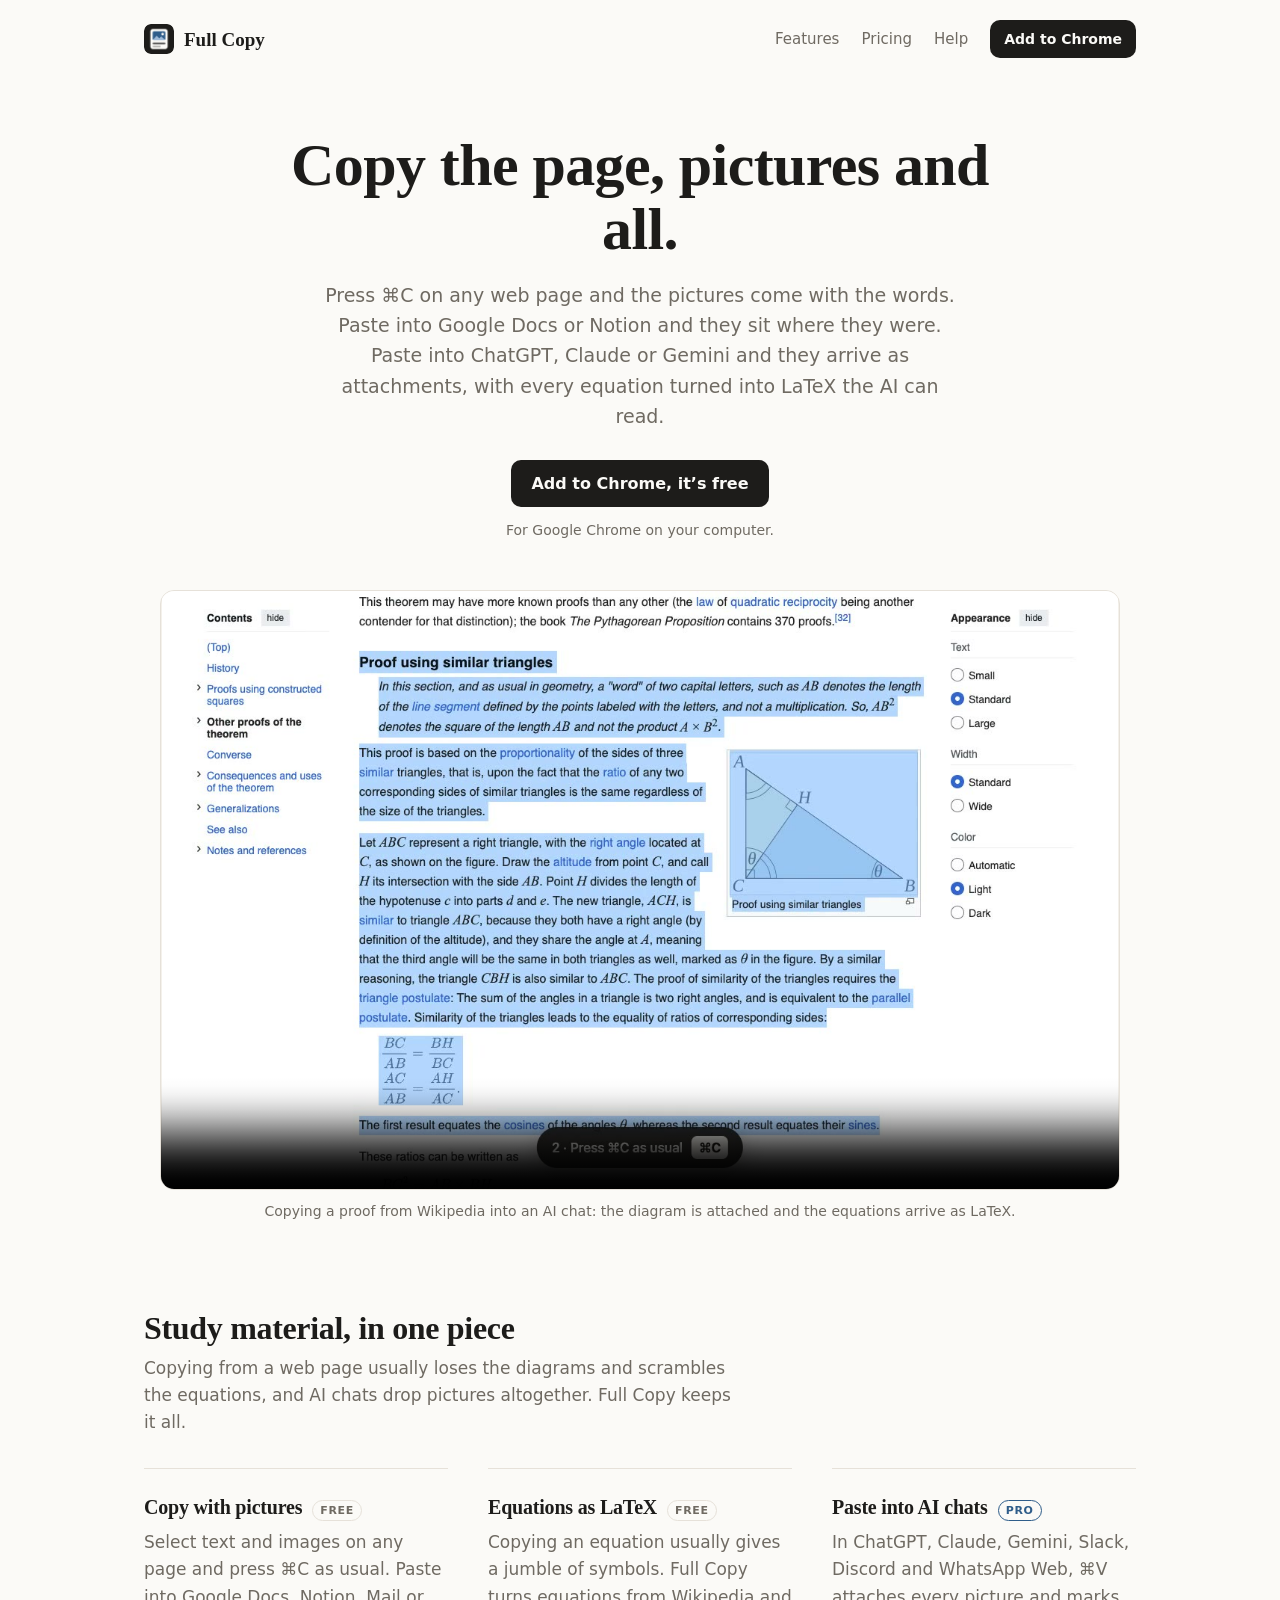
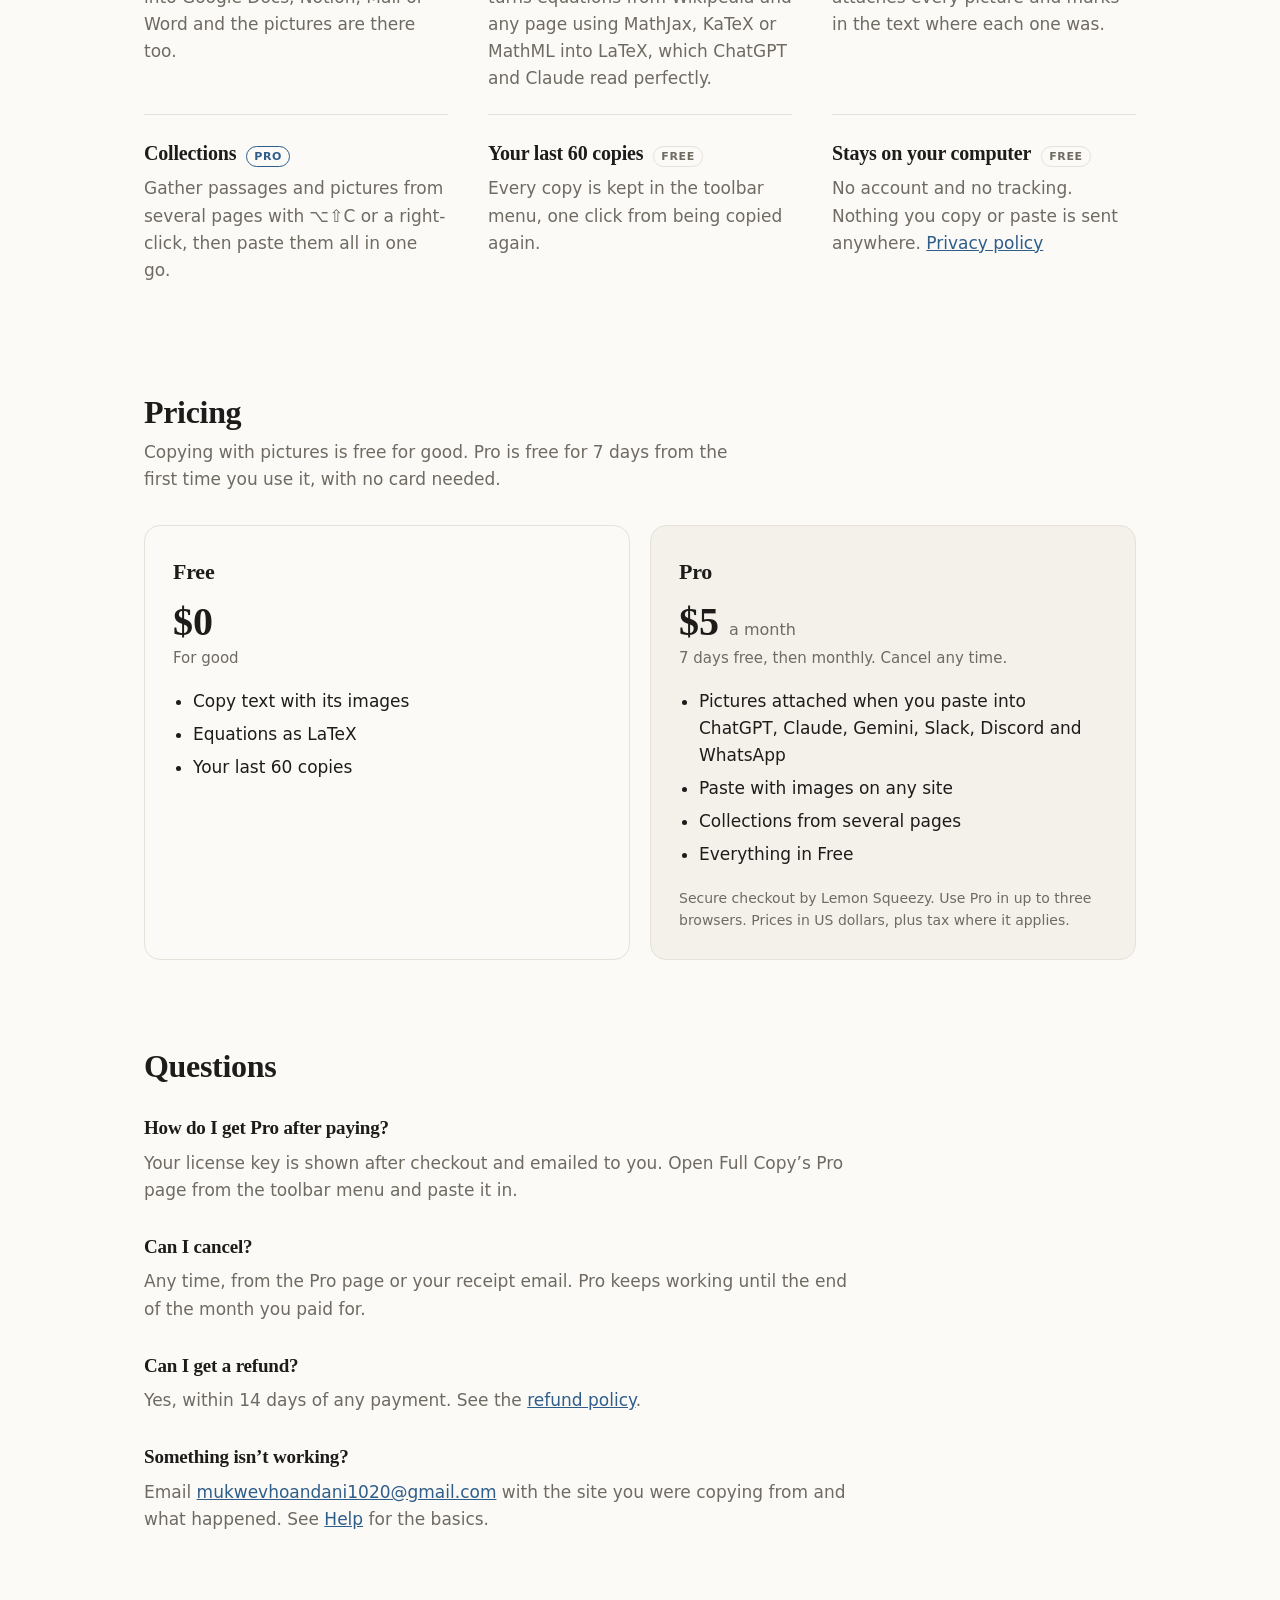
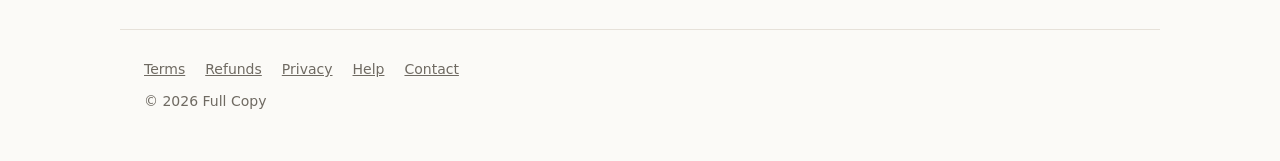
==== index.html @ 41918b63 "Equations as LaTeX back, stated plainly Co-Authored-By: Claude Opus 5.5 <noreply@anthropic.com>" ====
<!doctype html>
<html lang="en">
<head>
  <meta charset="utf-8">
  <meta name="viewport" content="width=device-width, initial-scale=1">
  <title>Full Copy: copy web pages with their pictures</title>
  <meta name="description" content="A Chrome extension for students. Copy text with its diagrams, photos and equations, and paste it into Google Docs, Notion, ChatGPT and Claude with every picture attached.">
  <link rel="icon" href="favicon.png">
  <link rel="stylesheet" href="site.css">
</head>
<body>
  <header class="wrap bar">
    <a class="brand" href="./"><img src="icon.png" alt="" width="30" height="30">Full Copy</a>
    <nav class="nav" aria-label="Main">
      <a href="#features">Features</a>
      <a href="#pricing">Pricing</a>
      <a href="https://andanic.github.io/full-copy-privacy/support.html">Help</a>
      <a class="button" href="https://chromewebstore.google.com/detail/jnndmofabhahemmmoddoddihhackbjdg">Add to Chrome</a>
    </nav>
  </header>

  <main>
    <div class="wrap hero">
      <h1>Copy the page, pictures and all.</h1>
      <p class="lede">Press ⌘C on any web page and the pictures come with the words. Paste into Google Docs or Notion
        and they sit where they were. Paste into ChatGPT, Claude or Gemini and they arrive as attachments,
        with every equation turned into LaTeX the AI can read.</p>
      <a class="button" href="https://chromewebstore.google.com/detail/jnndmofabhahemmmoddoddihhackbjdg">Add to Chrome, it’s free</a>
      <p class="note">For Google Chrome on your computer.</p>

      <figure class="demo">
        <video src="demo.mp4" poster="demo-poster.jpg" width="1280" height="800" autoplay muted loop playsinline controls preload="metadata"></video>
        <figcaption>Copying a proof from Wikipedia into an AI chat: the diagram is attached and the equations arrive as LaTeX.</figcaption>
      </figure>
    </div>

    <section class="wrap" id="features">
      <h2 class="section-title">Study material, in one piece</h2>
      <p class="section-lede">Copying from a web page usually loses the diagrams and scrambles the equations, and AI chats drop pictures altogether. Full Copy keeps it all.</p>
      <ul class="features">
        <li>
          <h3>Copy with pictures <span class="tag">Free</span></h3>
          <p>Select text and images on any page and press ⌘C as usual. Paste into Google Docs, Notion, Mail or Word and the pictures are there too.</p>
        </li>
        <li>
          <h3>Equations as LaTeX <span class="tag">Free</span></h3>
          <p>Copying an equation usually gives a jumble of symbols. Full Copy turns equations from Wikipedia and any page using MathJax, KaTeX or MathML into LaTeX, which ChatGPT and Claude read perfectly.</p>
        </li>
        <li>
          <h3>Paste into AI chats <span class="tag pro">Pro</span></h3>
          <p>In ChatGPT, Claude, Gemini, Slack, Discord and WhatsApp Web, ⌘V attaches every picture and marks in the text where each one was.</p>
        </li>
        <li>
          <h3>Collections <span class="tag pro">Pro</span></h3>
          <p>Gather passages and pictures from several pages with ⌥⇧C or a right-click, then paste them all in one go.</p>
        </li>
        <li>
          <h3>Your last 60 copies <span class="tag">Free</span></h3>
          <p>Every copy is kept in the toolbar menu, one click from being copied again.</p>
        </li>
        <li>
          <h3>Stays on your computer <span class="tag">Free</span></h3>
          <p>No account and no tracking. Nothing you copy or paste is sent anywhere. <a href="https://andanic.github.io/full-copy-privacy/">Privacy policy</a></p>
        </li>
      </ul>
    </section>

    <section class="wrap" id="pricing">
      <h2 class="section-title">Pricing</h2>
      <p class="section-lede">Copying with pictures is free for good. Pro is free for 7 days from the first time you use it, with no card needed.</p>
      <div class="plans">
        <article class="plan">
          <h3>Free</h3>
          <p class="price">$0</p>
          <p class="price-note">For good</p>
          <ul>
            <li>Copy text with its images</li>
            <li>Equations as LaTeX</li>
            <li>Your last 60 copies</li>
          </ul>
        </article>
        <article class="plan pro">
          <h3>Pro</h3>
          <p class="price">$5 <small>a month</small></p>
          <p class="price-note">7 days free, then monthly. Cancel any time.</p>
          <ul>
            <li>Pictures attached when you paste into ChatGPT, Claude, Gemini, Slack, Discord and WhatsApp</li>
            <li>Paste with images on any site</li>
            <li>Collections from several pages</li>
            <li>Everything in Free</li>
          </ul>
          <p class="fine">Secure checkout by Lemon Squeezy. Use Pro in up to three browsers.
            Prices in US dollars, plus tax where it applies.</p>
        </article>
      </div>
    </section>

    <section class="wrap faq" id="questions">
      <h2 class="section-title">Questions</h2>
      <h3>How do I get Pro after paying?</h3>
      <p>Your license key is shown after checkout and emailed to you. Open Full Copy’s Pro page from the toolbar menu and paste it in.</p>
      <h3>Can I cancel?</h3>
      <p>Any time, from the Pro page or your receipt email. Pro keeps working until the end of the month you paid for.</p>
      <h3>Can I get a refund?</h3>
      <p>Yes, within 14 days of any payment. See the <a href="refunds.html">refund policy</a>.</p>
      <h3>Something isn’t working?</h3>
      <p>Email <a href="mailto:mukwevhoandani1020@gmail.com">mukwevhoandani1020@gmail.com</a> with the site you were copying from and what happened. See <a href="https://andanic.github.io/full-copy-privacy/support.html">Help</a> for the basics.</p>
    </section>
  </main>

  <footer class="wrap foot">
    <nav aria-label="Legal">
      <a href="terms.html">Terms</a>
      <a href="refunds.html">Refunds</a>
      <a href="https://andanic.github.io/full-copy-privacy/">Privacy</a>
      <a href="https://andanic.github.io/full-copy-privacy/support.html">Help</a>
      <a href="mailto:mukwevhoandani1020@gmail.com">Contact</a>
    </nav>
    <p>© 2026 Full Copy</p>
  </footer>
</body>
</html>
---- site.css ----
:root {
  color-scheme: light dark;
  --paper: #fbfaf7;
  --card: #f4f1eb;
  --ink: #1d1c1a;
  --muted: #6f6a62;
  --hairline: #e6e1d9;
  --accent: #2f5d8a;
  --on-accent: #fff;
  --serif: "New York", ui-serif, "Iowan Old Style", Georgia, serif;
}

@media (prefers-color-scheme: dark) {
  :root {
    --paper: #171615;
    --card: #201f1d;
    --ink: #efece6;
    --muted: #a39e95;
    --hairline: #2f2d2a;
    --accent: #8db4e2;
    --on-accent: #10181f;
  }
}

* {
  box-sizing: border-box;
}

body {
  margin: 0;
  background: var(--paper);
  color: var(--ink);
  font: 17px/1.6 -apple-system, BlinkMacSystemFont, "Segoe UI", system-ui, sans-serif;
  -webkit-font-smoothing: antialiased;
}

a {
  color: var(--accent);
}

h1,
h2,
h3 {
  font-family: var(--serif);
  font-weight: 600;
  letter-spacing: -0.01em;
}

.wrap {
  max-width: 1040px;
  margin-inline: auto;
  padding-inline: 24px;
}

/* Header */

.bar {
  display: flex;
  align-items: center;
  justify-content: space-between;
  gap: 16px;
  padding-top: 20px;
  padding-bottom: 20px;
}

.brand {
  display: flex;
  align-items: center;
  gap: 10px;
  color: var(--ink);
  font: 600 19px/1 var(--serif);
  text-decoration: none;
}

.brand img {
  width: 30px;
  height: 30px;
  border-radius: 7px;
}

.nav {
  display: flex;
  align-items: center;
  gap: 22px;
  font-size: 15px;
}

.nav a {
  color: var(--muted);
  text-decoration: none;
}

.nav a:hover {
  color: var(--ink);
}

.button {
  display: inline-block;
  padding: 11px 20px;
  border-radius: 10px;
  background: var(--ink);
  color: var(--paper);
  font-weight: 600;
  font-size: 16px;
  text-decoration: none;
}

.button:hover {
  opacity: 0.88;
}

.nav .button {
  padding: 8px 14px;
  font-size: 14px;
  color: var(--paper);
}

/* Hero */

.hero {
  padding-top: 56px;
  text-align: center;
}

.hero h1 {
  max-width: 760px;
  margin: 0 auto 18px;
  font-size: clamp(38px, 6vw, 60px);
  line-height: 1.06;
}

.lede {
  max-width: 640px;
  margin: 0 auto 28px;
  color: var(--muted);
  font-size: 19px;
}

.note {
  margin: 12px 0 0;
  color: var(--muted);
  font-size: 14px;
}

.demo {
  margin: 48px auto 0;
  max-width: 960px;
}

.demo video {
  display: block;
  width: 100%;
  height: auto;
  aspect-ratio: 1280 / 800;
  border: 1px solid var(--hairline);
  border-radius: 14px;
  background: var(--card);
}

.demo figcaption {
  margin-top: 10px;
  color: var(--muted);
  font-size: 14px;
  text-align: center;
}

/* Sections */

section {
  padding-top: 88px;
}

.section-title {
  margin: 0 0 8px;
  font-size: 32px;
  line-height: 1.15;
}

.section-lede {
  margin: 0 0 32px;
  color: var(--muted);
  max-width: 600px;
}

.features {
  display: grid;
  grid-template-columns: repeat(auto-fit, minmax(280px, 1fr));
  gap: 0 40px;
  margin: 0;
  padding: 0;
  list-style: none;
}

.features li {
  padding: 22px 0;
  border-top: 1px solid var(--hairline);
}

.features h3 {
  display: flex;
  align-items: baseline;
  gap: 10px;
  margin: 0 0 6px;
  font-size: 20px;
}

.features p {
  margin: 0;
  color: var(--muted);
}

.tag {
  font: 600 11px/1 -apple-system, BlinkMacSystemFont, "Segoe UI", system-ui, sans-serif;
  letter-spacing: 0.06em;
  text-transform: uppercase;
  color: var(--muted);
  padding: 4px 7px;
  border: 1px solid var(--hairline);
  border-radius: 999px;
}

.tag.pro {
  color: var(--accent);
  border-color: currentColor;
}

/* Pricing */

.plans {
  display: grid;
  grid-template-columns: repeat(auto-fit, minmax(280px, 1fr));
  gap: 20px;
}

.plan {
  padding: 28px;
  border: 1px solid var(--hairline);
  border-radius: 16px;
}

.plan.pro {
  background: var(--card);
}

.plan h3 {
  margin: 0;
  font-size: 22px;
}

.price {
  margin: 10px 0 2px;
  font: 600 40px/1.1 var(--serif);
}

.price small {
  font: 400 16px/1 -apple-system, BlinkMacSystemFont, "Segoe UI", system-ui, sans-serif;
  color: var(--muted);
}

.price-note {
  margin: 0 0 18px;
  color: var(--muted);
  font-size: 15px;
}

.plan ul {
  margin: 0;
  padding-left: 20px;
}

.plan li + li {
  margin-top: 6px;
}

.fine {
  margin: 18px 0 0;
  color: var(--muted);
  font-size: 14px;
}

/* Questions */

.faq > * {
  max-width: 720px;
}

.faq h3 {
  margin: 28px 0 6px;
  font-size: 19px;
}

.faq p {
  margin: 0;
  color: var(--muted);
}

/* Footer */

.foot {
  margin-top: 96px;
  padding-top: 28px;
  padding-bottom: 48px;
  border-top: 1px solid var(--hairline);
  color: var(--muted);
  font-size: 14px;
}

.foot nav {
  display: flex;
  flex-wrap: wrap;
  gap: 8px 20px;
  margin-bottom: 10px;
}

.foot a {
  color: var(--muted);
}

.foot p {
  margin: 0;
}

/* Legal pages */

.doc {
  max-width: 720px;
  padding-top: 40px;
}

.doc h1 {
  margin: 0 0 8px;
  font-size: 38px;
  line-height: 1.15;
}

.doc h2 {
  margin: 36px 0 8px;
  font-size: 21px;
}

.doc .updated {
  margin: 0 0 28px;
  color: var(--muted);
  font-size: 15px;
}

.doc .short {
  padding: 16px 20px;
  border: 1px solid var(--hairline);
  border-radius: 12px;
  background: var(--card);
}

.doc ul {
  padding-left: 20px;
}

.doc li + li {
  margin-top: 6px;
}

@media (max-width: 640px) {
  .nav a:not(.button) {
    display: none;
  }

  .hero {
    padding-top: 28px;
  }

  section {
    padding-top: 64px;
  }
}
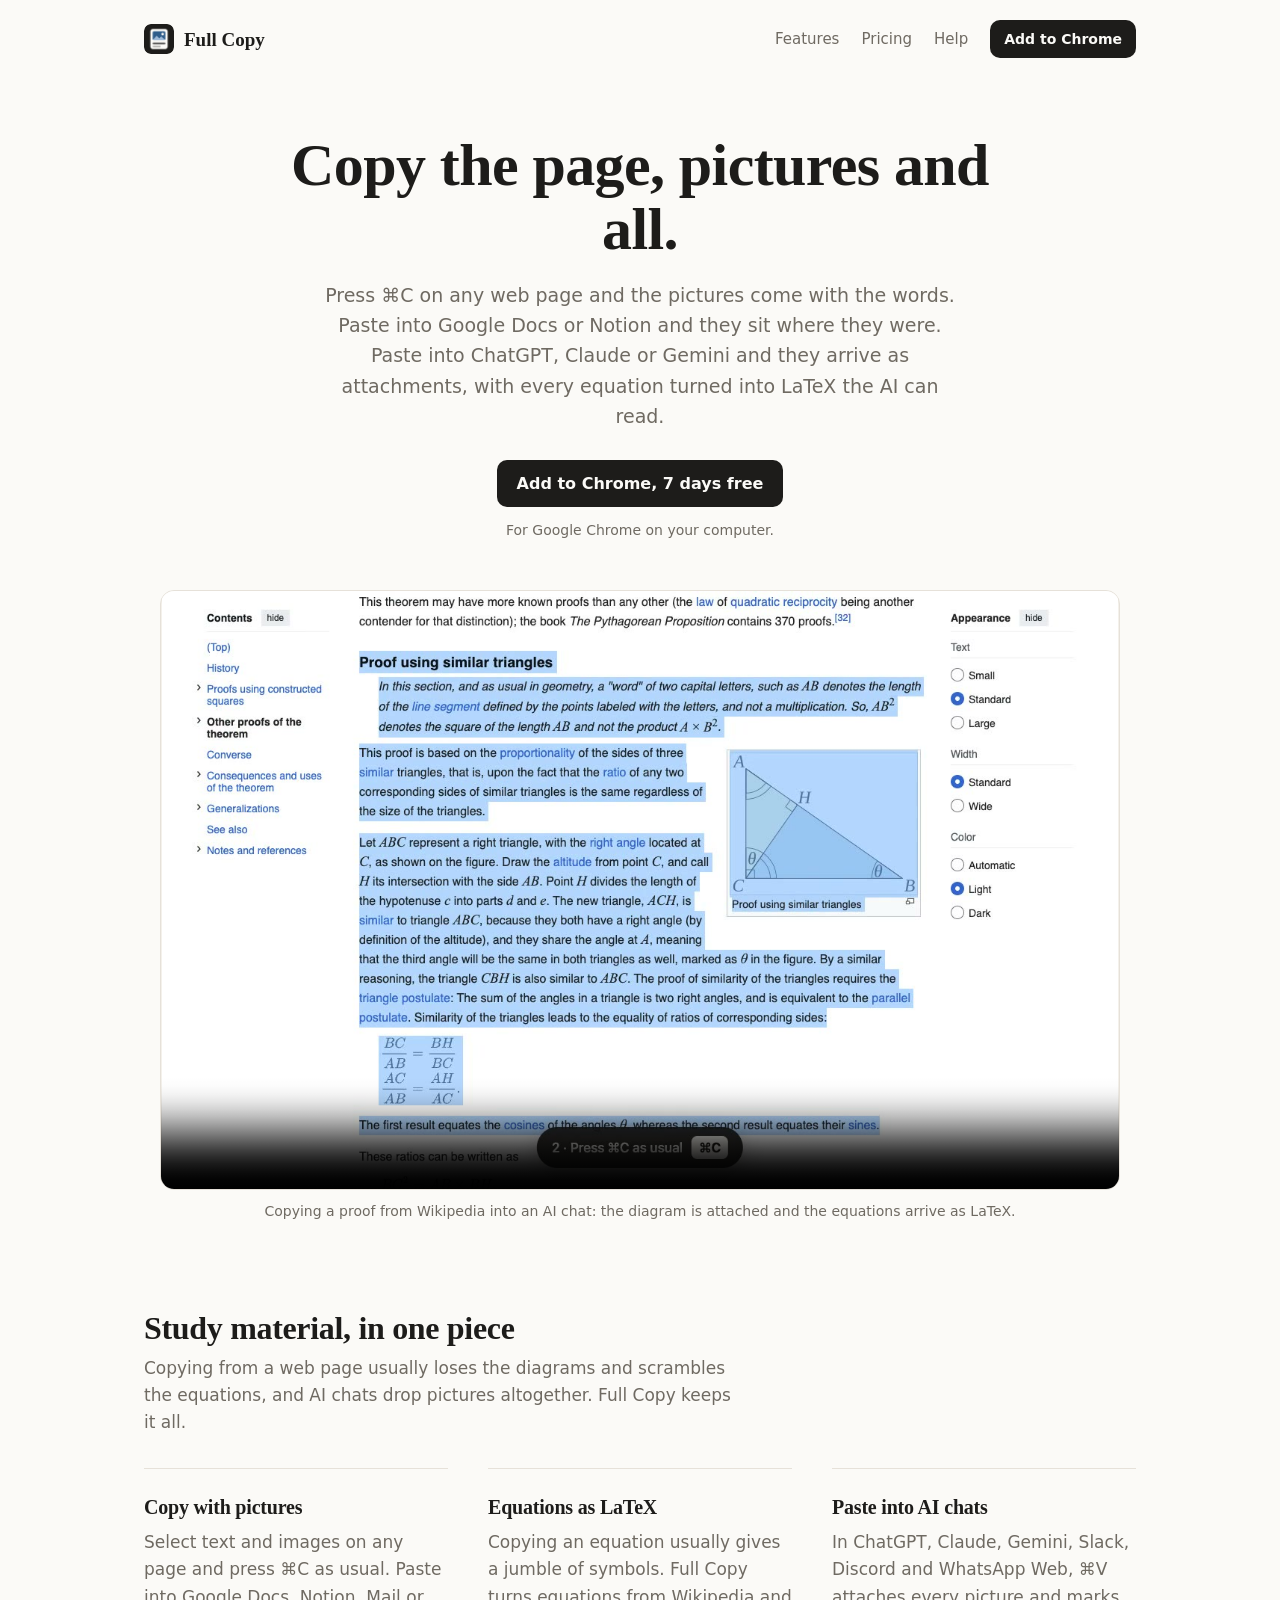
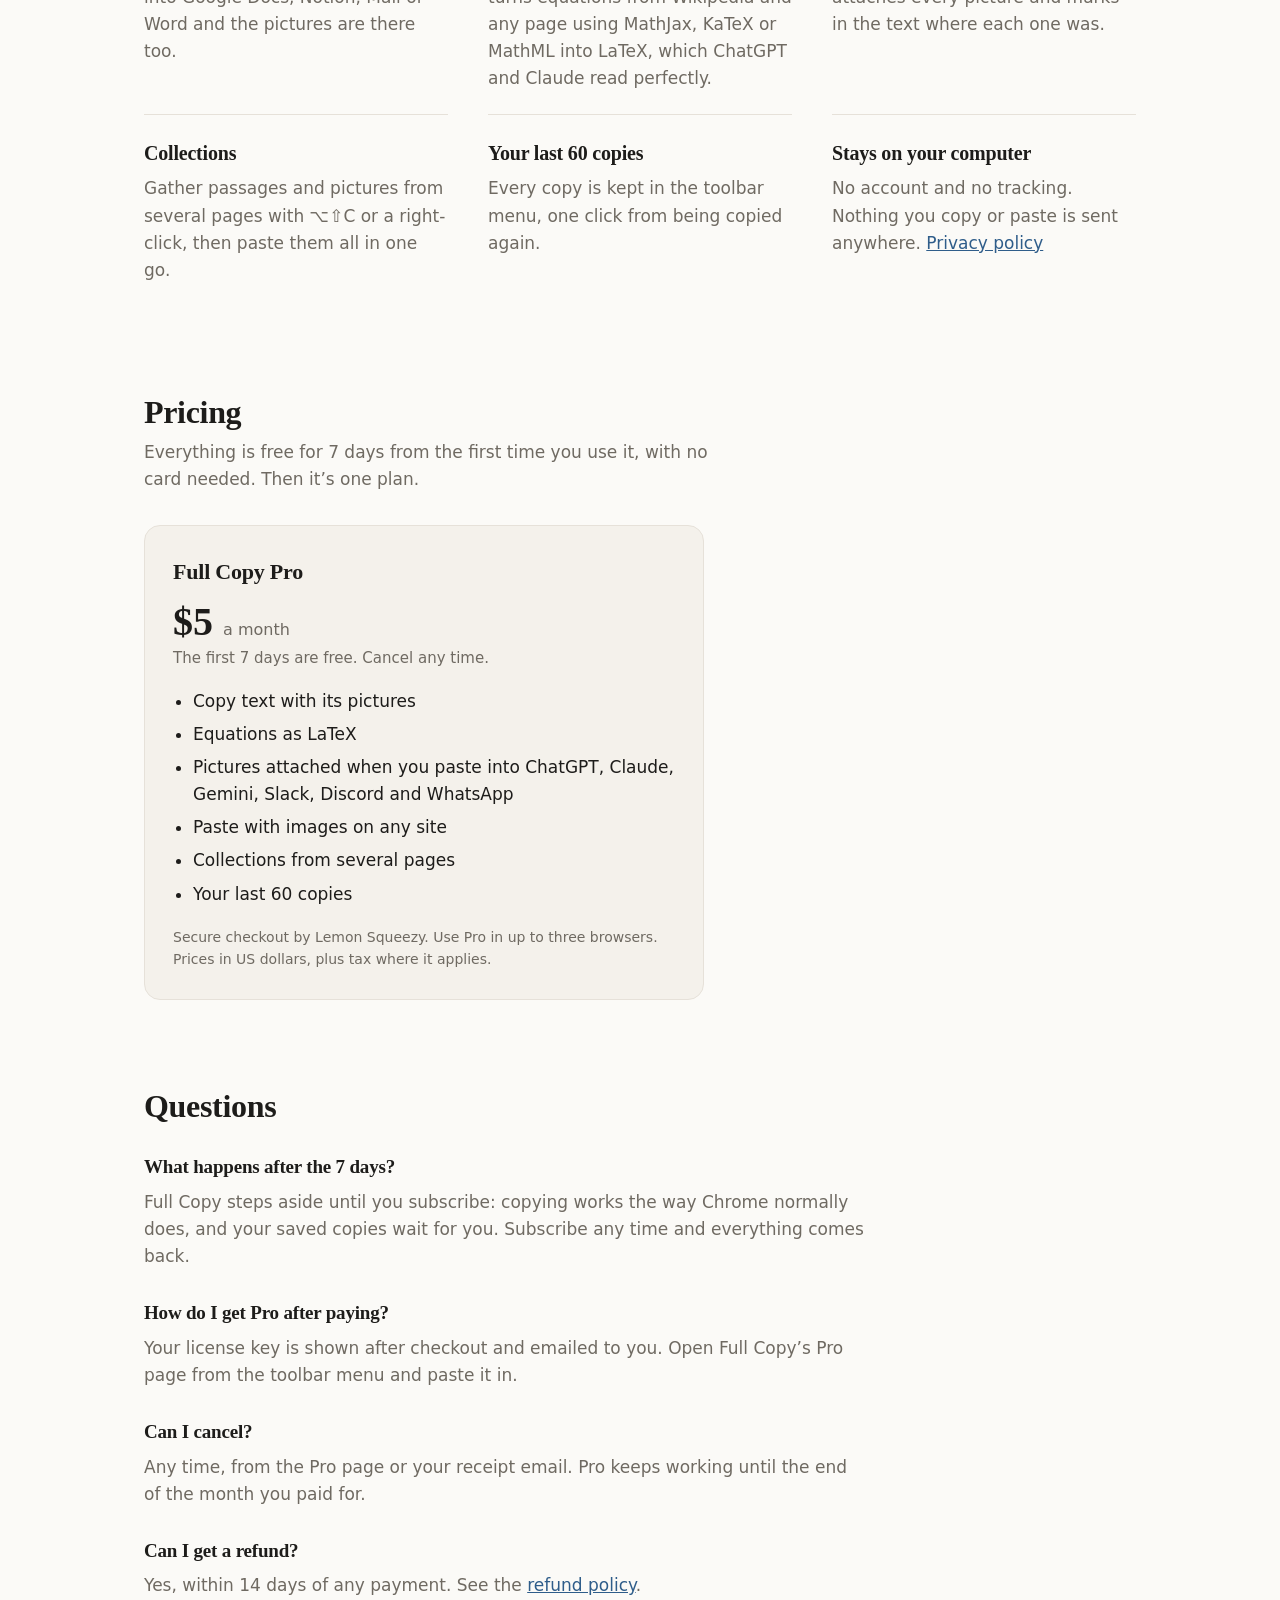
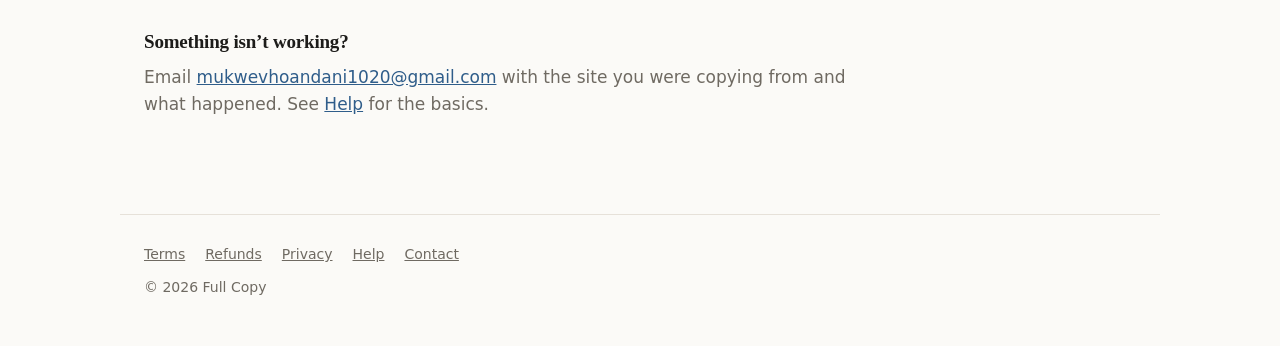
==== commit 2189f249: "Free for 7 days, then one plan Co-Authored-By: Claude Opus 5.5 <noreply@anthropic.com>" ====
--- a/index.html
+++ b/index.html
@@ -25,7 +25,7 @@
       <p class="lede">Press ⌘C on any web page and the pictures come with the words. Paste into Google Docs or Notion
         and they sit where they were. Paste into ChatGPT, Claude or Gemini and they arrive as attachments,
         with every equation turned into LaTeX the AI can read.</p>
-      <a class="button" href="https://chromewebstore.google.com/detail/jnndmofabhahemmmoddoddihhackbjdg">Add to Chrome, it’s free</a>
+      <a class="button" href="https://chromewebstore.google.com/detail/jnndmofabhahemmmoddoddihhackbjdg">Add to Chrome, 7 days free</a>
       <p class="note">For Google Chrome on your computer.</p>
 
       <figure class="demo">
@@ -39,27 +39,27 @@
       <p class="section-lede">Copying from a web page usually loses the diagrams and scrambles the equations, and AI chats drop pictures altogether. Full Copy keeps it all.</p>
       <ul class="features">
         <li>
-          <h3>Copy with pictures <span class="tag">Free</span></h3>
+          <h3>Copy with pictures</h3>
           <p>Select text and images on any page and press ⌘C as usual. Paste into Google Docs, Notion, Mail or Word and the pictures are there too.</p>
         </li>
         <li>
-          <h3>Equations as LaTeX <span class="tag">Free</span></h3>
+          <h3>Equations as LaTeX</h3>
           <p>Copying an equation usually gives a jumble of symbols. Full Copy turns equations from Wikipedia and any page using MathJax, KaTeX or MathML into LaTeX, which ChatGPT and Claude read perfectly.</p>
         </li>
         <li>
-          <h3>Paste into AI chats <span class="tag pro">Pro</span></h3>
+          <h3>Paste into AI chats</h3>
           <p>In ChatGPT, Claude, Gemini, Slack, Discord and WhatsApp Web, ⌘V attaches every picture and marks in the text where each one was.</p>
         </li>
         <li>
-          <h3>Collections <span class="tag pro">Pro</span></h3>
+          <h3>Collections</h3>
           <p>Gather passages and pictures from several pages with ⌥⇧C or a right-click, then paste them all in one go.</p>
         </li>
         <li>
-          <h3>Your last 60 copies <span class="tag">Free</span></h3>
+          <h3>Your last 60 copies</h3>
           <p>Every copy is kept in the toolbar menu, one click from being copied again.</p>
         </li>
         <li>
-          <h3>Stays on your computer <span class="tag">Free</span></h3>
+          <h3>Stays on your computer</h3>
           <p>No account and no tracking. Nothing you copy or paste is sent anywhere. <a href="https://andanic.github.io/full-copy-privacy/">Privacy policy</a></p>
         </li>
       </ul>
@@ -67,27 +67,19 @@
 
     <section class="wrap" id="pricing">
       <h2 class="section-title">Pricing</h2>
-      <p class="section-lede">Copying with pictures is free for good. Pro is free for 7 days from the first time you use it, with no card needed.</p>
-      <div class="plans">
-        <article class="plan">
-          <h3>Free</h3>
-          <p class="price">$0</p>
-          <p class="price-note">For good</p>
+      <p class="section-lede">Everything is free for 7 days from the first time you use it, with no card needed. Then it’s one plan.</p>
+      <div class="plans single">
+        <article class="plan pro">
+          <h3>Full Copy Pro</h3>
+          <p class="price">$5 <small>a month</small></p>
+          <p class="price-note">The first 7 days are free. Cancel any time.</p>
           <ul>
-            <li>Copy text with its images</li>
+            <li>Copy text with its pictures</li>
             <li>Equations as LaTeX</li>
-            <li>Your last 60 copies</li>
-          </ul>
-        </article>
-        <article class="plan pro">
-          <h3>Pro</h3>
-          <p class="price">$5 <small>a month</small></p>
-          <p class="price-note">7 days free, then monthly. Cancel any time.</p>
-          <ul>
             <li>Pictures attached when you paste into ChatGPT, Claude, Gemini, Slack, Discord and WhatsApp</li>
             <li>Paste with images on any site</li>
             <li>Collections from several pages</li>
-            <li>Everything in Free</li>
+            <li>Your last 60 copies</li>
           </ul>
           <p class="fine">Secure checkout by Lemon Squeezy. Use Pro in up to three browsers.
             Prices in US dollars, plus tax where it applies.</p>
@@ -97,6 +89,8 @@
 
     <section class="wrap faq" id="questions">
       <h2 class="section-title">Questions</h2>
+      <h3>What happens after the 7 days?</h3>
+      <p>Full Copy steps aside until you subscribe: copying works the way Chrome normally does, and your saved copies wait for you. Subscribe any time and everything comes back.</p>
       <h3>How do I get Pro after paying?</h3>
       <p>Your license key is shown after checkout and emailed to you. Open Full Copy’s Pro page from the toolbar menu and paste it in.</p>
       <h3>Can I cancel?</h3>
--- a/site.css
+++ b/site.css
@@ -209,27 +209,16 @@
   color: var(--muted);
 }
 
-.tag {
-  font: 600 11px/1 -apple-system, BlinkMacSystemFont, "Segoe UI", system-ui, sans-serif;
-  letter-spacing: 0.06em;
-  text-transform: uppercase;
-  color: var(--muted);
-  padding: 4px 7px;
-  border: 1px solid var(--hairline);
-  border-radius: 999px;
-}
-
-.tag.pro {
-  color: var(--accent);
-  border-color: currentColor;
-}
-
 /* Pricing */
 
 .plans {
   display: grid;
   grid-template-columns: repeat(auto-fit, minmax(280px, 1fr));
   gap: 20px;
+}
+
+.plans.single {
+  grid-template-columns: minmax(0, 560px);
 }
 
 .plan {
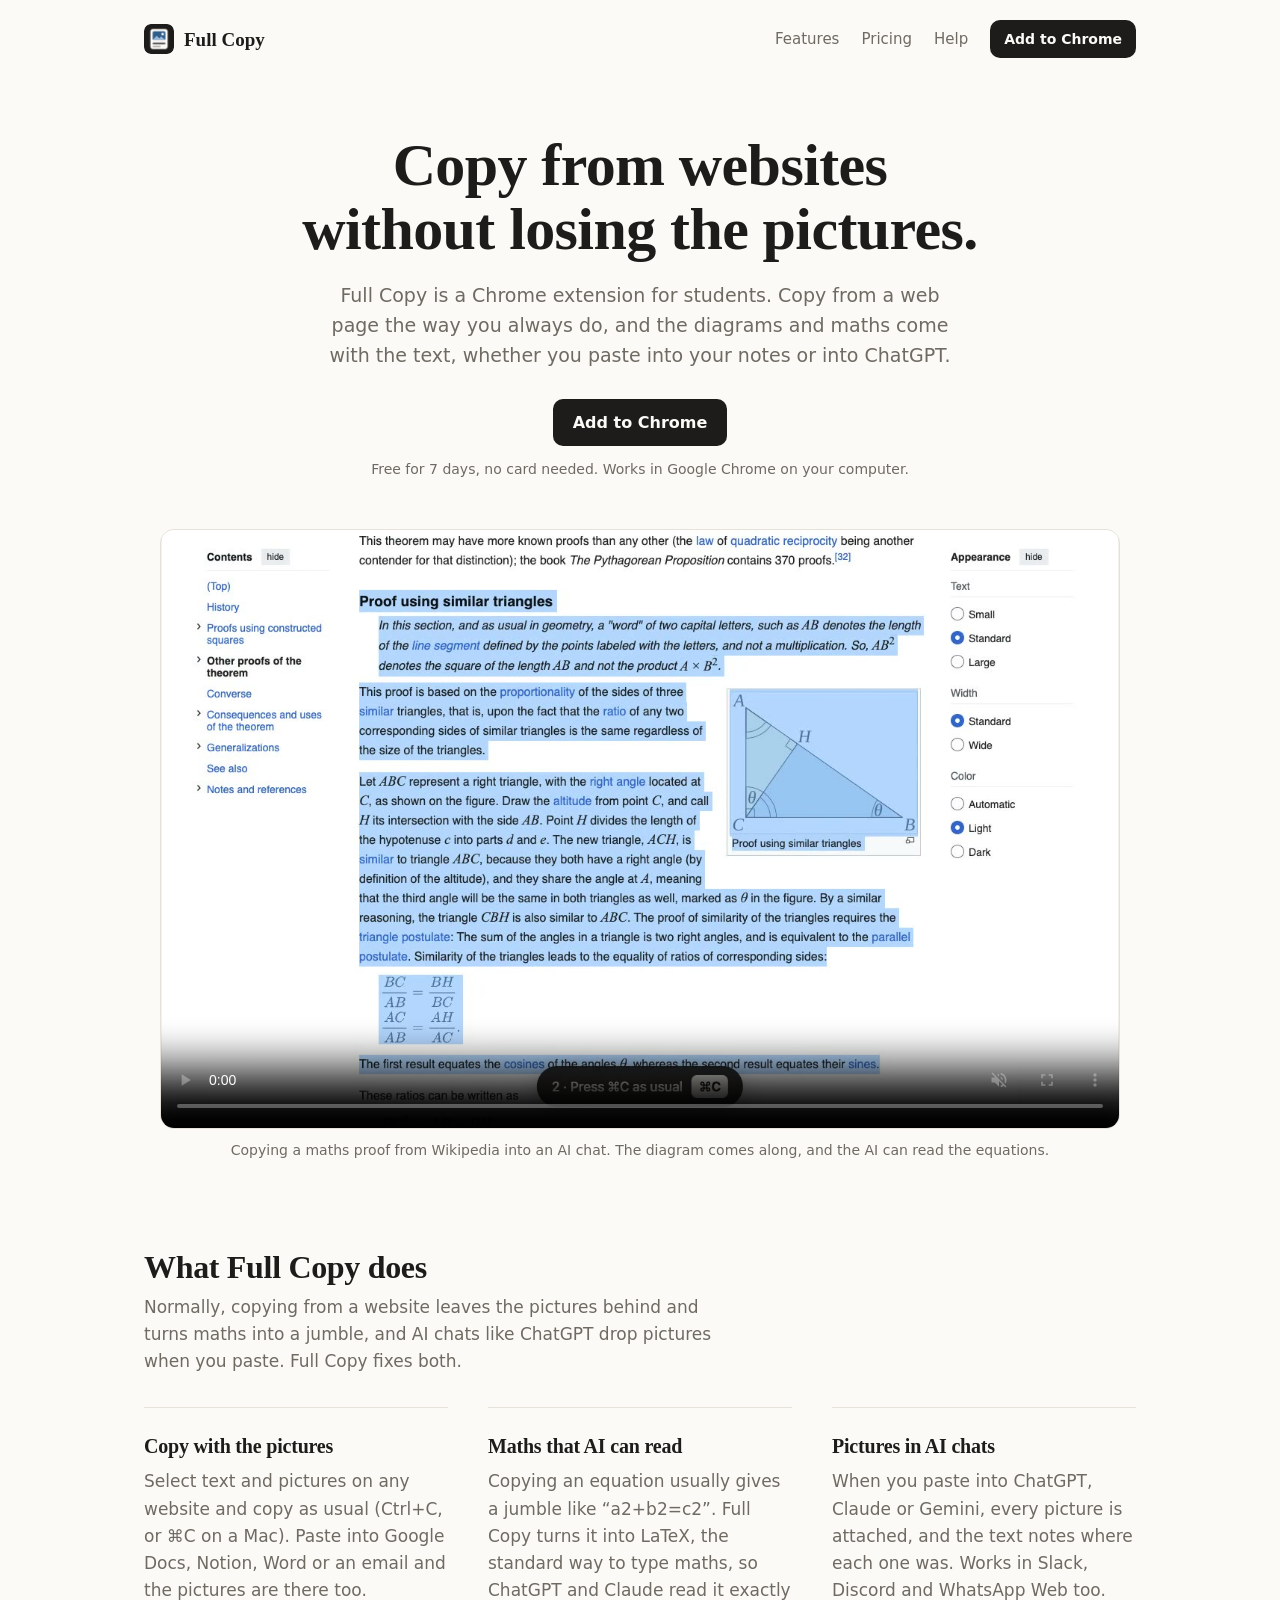
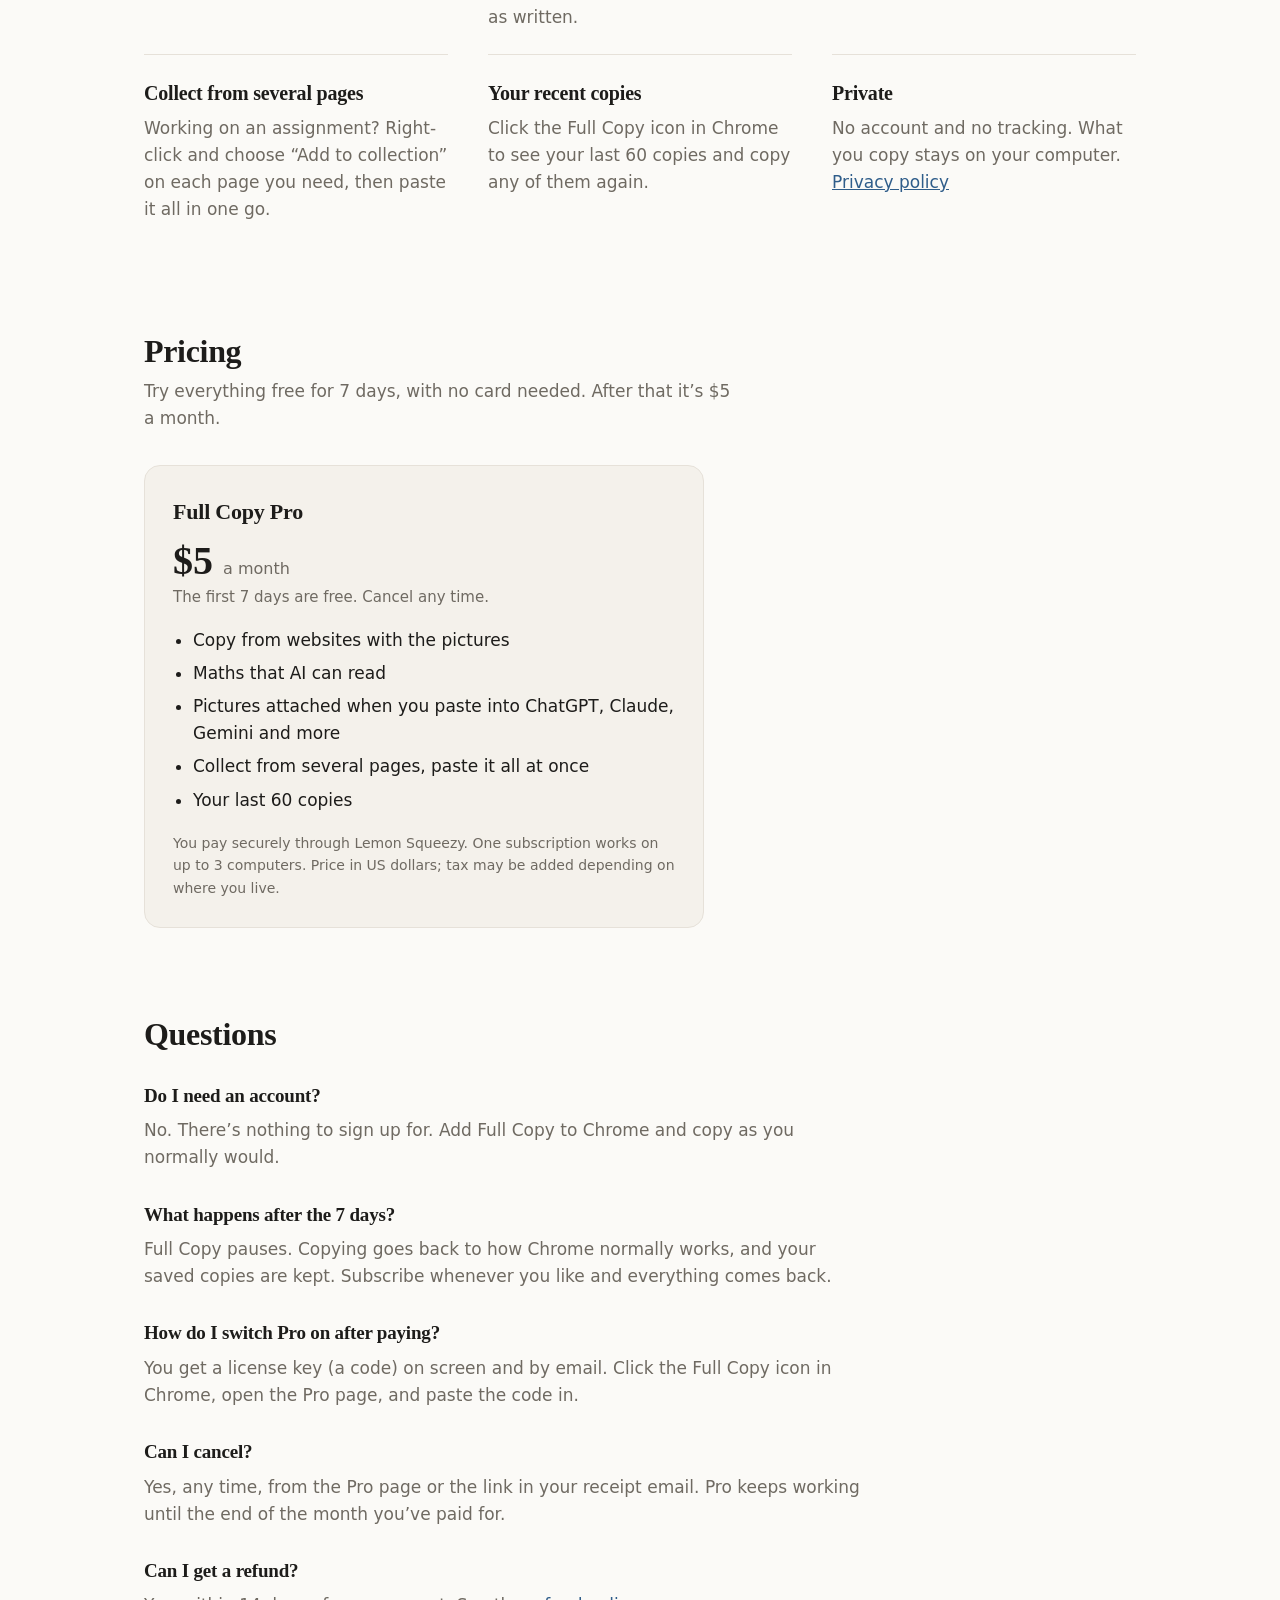
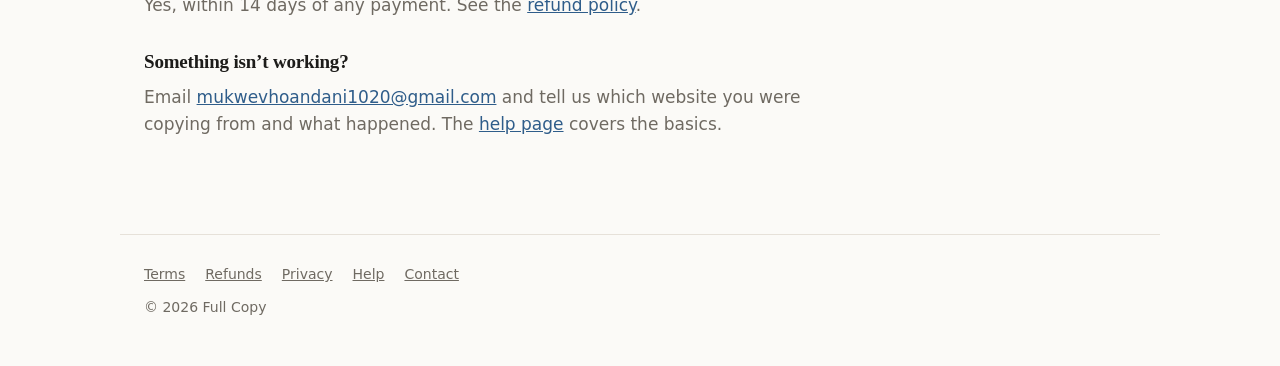
==== commit f3aa6ba9: "Plain-language copy Co-Authored-By: Claude Opus 5.5 <noreply@anthropic.com>" ====
--- a/index.html
+++ b/index.html
@@ -3,8 +3,8 @@
 <head>
   <meta charset="utf-8">
   <meta name="viewport" content="width=device-width, initial-scale=1">
-  <title>Full Copy: copy web pages with their pictures</title>
-  <meta name="description" content="A Chrome extension for students. Copy text with its diagrams, photos and equations, and paste it into Google Docs, Notion, ChatGPT and Claude with every picture attached.">
+  <title>Full Copy: copy from websites without losing the pictures</title>
+  <meta name="description" content="A Chrome extension for students. Copy from any website without losing the pictures or the maths, and paste into Google Docs, Notion or ChatGPT with everything intact.">
   <link rel="icon" href="favicon.png">
   <link rel="stylesheet" href="site.css">
 </head>
@@ -21,84 +21,93 @@
 
   <main>
     <div class="wrap hero">
-      <h1>Copy the page, pictures and all.</h1>
-      <p class="lede">Press ⌘C on any web page and the pictures come with the words. Paste into Google Docs or Notion
-        and they sit where they were. Paste into ChatGPT, Claude or Gemini and they arrive as attachments,
-        with every equation turned into LaTeX the AI can read.</p>
-      <a class="button" href="https://chromewebstore.google.com/detail/jnndmofabhahemmmoddoddihhackbjdg">Add to Chrome, 7 days free</a>
-      <p class="note">For Google Chrome on your computer.</p>
+      <h1>Copy from websites without losing the pictures.</h1>
+      <p class="lede">Full Copy is a Chrome extension for students. Copy from a web page the way you always do, and the
+        diagrams and maths come with the text, whether you paste into your notes or into ChatGPT.</p>
+      <a class="button" href="https://chromewebstore.google.com/detail/jnndmofabhahemmmoddoddihhackbjdg">Add to Chrome</a>
+      <p class="note">Free for 7 days, no card needed. Works in Google Chrome on your computer.</p>
 
       <figure class="demo">
         <video src="demo.mp4" poster="demo-poster.jpg" width="1280" height="800" autoplay muted loop playsinline controls preload="metadata"></video>
-        <figcaption>Copying a proof from Wikipedia into an AI chat: the diagram is attached and the equations arrive as LaTeX.</figcaption>
+        <figcaption>Copying a maths proof from Wikipedia into an AI chat. The diagram comes along, and the AI can read the equations.</figcaption>
       </figure>
     </div>
 
     <section class="wrap" id="features">
-      <h2 class="section-title">Study material, in one piece</h2>
-      <p class="section-lede">Copying from a web page usually loses the diagrams and scrambles the equations, and AI chats drop pictures altogether. Full Copy keeps it all.</p>
+      <h2 class="section-title">What Full Copy does</h2>
+      <p class="section-lede">Normally, copying from a website leaves the pictures behind and turns maths into a jumble, and
+        AI chats like ChatGPT drop pictures when you paste. Full Copy fixes both.</p>
       <ul class="features">
         <li>
-          <h3>Copy with pictures</h3>
-          <p>Select text and images on any page and press ⌘C as usual. Paste into Google Docs, Notion, Mail or Word and the pictures are there too.</p>
+          <h3>Copy with the pictures</h3>
+          <p>Select text and pictures on any website and copy as usual (Ctrl+C, or ⌘C on a Mac). Paste into Google Docs,
+            Notion, Word or an email and the pictures are there too.</p>
         </li>
         <li>
-          <h3>Equations as LaTeX</h3>
-          <p>Copying an equation usually gives a jumble of symbols. Full Copy turns equations from Wikipedia and any page using MathJax, KaTeX or MathML into LaTeX, which ChatGPT and Claude read perfectly.</p>
+          <h3>Maths that AI can read</h3>
+          <p>Copying an equation usually gives a jumble like “a2+b2=c2”. Full Copy turns it into LaTeX, the standard way
+            to type maths, so ChatGPT and Claude read it exactly as written.</p>
         </li>
         <li>
-          <h3>Paste into AI chats</h3>
-          <p>In ChatGPT, Claude, Gemini, Slack, Discord and WhatsApp Web, ⌘V attaches every picture and marks in the text where each one was.</p>
+          <h3>Pictures in AI chats</h3>
+          <p>When you paste into ChatGPT, Claude or Gemini, every picture is attached, and the text notes where each one
+            was. Works in Slack, Discord and WhatsApp Web too.</p>
         </li>
         <li>
-          <h3>Collections</h3>
-          <p>Gather passages and pictures from several pages with ⌥⇧C or a right-click, then paste them all in one go.</p>
+          <h3>Collect from several pages</h3>
+          <p>Working on an assignment? Right-click and choose “Add to collection” on each page you need, then paste it all
+            in one go.</p>
         </li>
         <li>
-          <h3>Your last 60 copies</h3>
-          <p>Every copy is kept in the toolbar menu, one click from being copied again.</p>
+          <h3>Your recent copies</h3>
+          <p>Click the Full Copy icon in Chrome to see your last 60 copies and copy any of them again.</p>
         </li>
         <li>
-          <h3>Stays on your computer</h3>
-          <p>No account and no tracking. Nothing you copy or paste is sent anywhere. <a href="https://andanic.github.io/full-copy-privacy/">Privacy policy</a></p>
+          <h3>Private</h3>
+          <p>No account and no tracking. What you copy stays on your computer. <a href="https://andanic.github.io/full-copy-privacy/">Privacy policy</a></p>
         </li>
       </ul>
     </section>
 
     <section class="wrap" id="pricing">
       <h2 class="section-title">Pricing</h2>
-      <p class="section-lede">Everything is free for 7 days from the first time you use it, with no card needed. Then it’s one plan.</p>
+      <p class="section-lede">Try everything free for 7 days, with no card needed. After that it’s $5 a month.</p>
       <div class="plans single">
         <article class="plan pro">
           <h3>Full Copy Pro</h3>
           <p class="price">$5 <small>a month</small></p>
           <p class="price-note">The first 7 days are free. Cancel any time.</p>
           <ul>
-            <li>Copy text with its pictures</li>
-            <li>Equations as LaTeX</li>
-            <li>Pictures attached when you paste into ChatGPT, Claude, Gemini, Slack, Discord and WhatsApp</li>
-            <li>Paste with images on any site</li>
-            <li>Collections from several pages</li>
+            <li>Copy from websites with the pictures</li>
+            <li>Maths that AI can read</li>
+            <li>Pictures attached when you paste into ChatGPT, Claude, Gemini and more</li>
+            <li>Collect from several pages, paste it all at once</li>
             <li>Your last 60 copies</li>
           </ul>
-          <p class="fine">Secure checkout by Lemon Squeezy. Use Pro in up to three browsers.
-            Prices in US dollars, plus tax where it applies.</p>
+          <p class="fine">You pay securely through Lemon Squeezy. One subscription works on up to 3 computers.
+            Price in US dollars; tax may be added depending on where you live.</p>
         </article>
       </div>
     </section>
 
     <section class="wrap faq" id="questions">
       <h2 class="section-title">Questions</h2>
+      <h3>Do I need an account?</h3>
+      <p>No. There’s nothing to sign up for. Add Full Copy to Chrome and copy as you normally would.</p>
       <h3>What happens after the 7 days?</h3>
-      <p>Full Copy steps aside until you subscribe: copying works the way Chrome normally does, and your saved copies wait for you. Subscribe any time and everything comes back.</p>
-      <h3>How do I get Pro after paying?</h3>
-      <p>Your license key is shown after checkout and emailed to you. Open Full Copy’s Pro page from the toolbar menu and paste it in.</p>
+      <p>Full Copy pauses. Copying goes back to how Chrome normally works, and your saved copies are kept. Subscribe
+        whenever you like and everything comes back.</p>
+      <h3>How do I switch Pro on after paying?</h3>
+      <p>You get a license key (a code) on screen and by email. Click the Full Copy icon in Chrome, open the Pro page,
+        and paste the code in.</p>
       <h3>Can I cancel?</h3>
-      <p>Any time, from the Pro page or your receipt email. Pro keeps working until the end of the month you paid for.</p>
+      <p>Yes, any time, from the Pro page or the link in your receipt email. Pro keeps working until the end of the month
+        you’ve paid for.</p>
       <h3>Can I get a refund?</h3>
       <p>Yes, within 14 days of any payment. See the <a href="refunds.html">refund policy</a>.</p>
       <h3>Something isn’t working?</h3>
-      <p>Email <a href="mailto:mukwevhoandani1020@gmail.com">mukwevhoandani1020@gmail.com</a> with the site you were copying from and what happened. See <a href="https://andanic.github.io/full-copy-privacy/support.html">Help</a> for the basics.</p>
+      <p>Email <a href="mailto:mukwevhoandani1020@gmail.com">mukwevhoandani1020@gmail.com</a> and tell us which website you
+        were copying from and what happened. The <a href="https://andanic.github.io/full-copy-privacy/support.html">help page</a> covers the basics.</p>
     </section>
   </main>
 
--- a/site.css
+++ b/site.css
@@ -123,7 +123,8 @@
 }
 
 .hero h1 {
-  max-width: 760px;
+  max-width: 900px;
+  text-wrap: balance;
   margin: 0 auto 18px;
   font-size: clamp(38px, 6vw, 60px);
   line-height: 1.06;
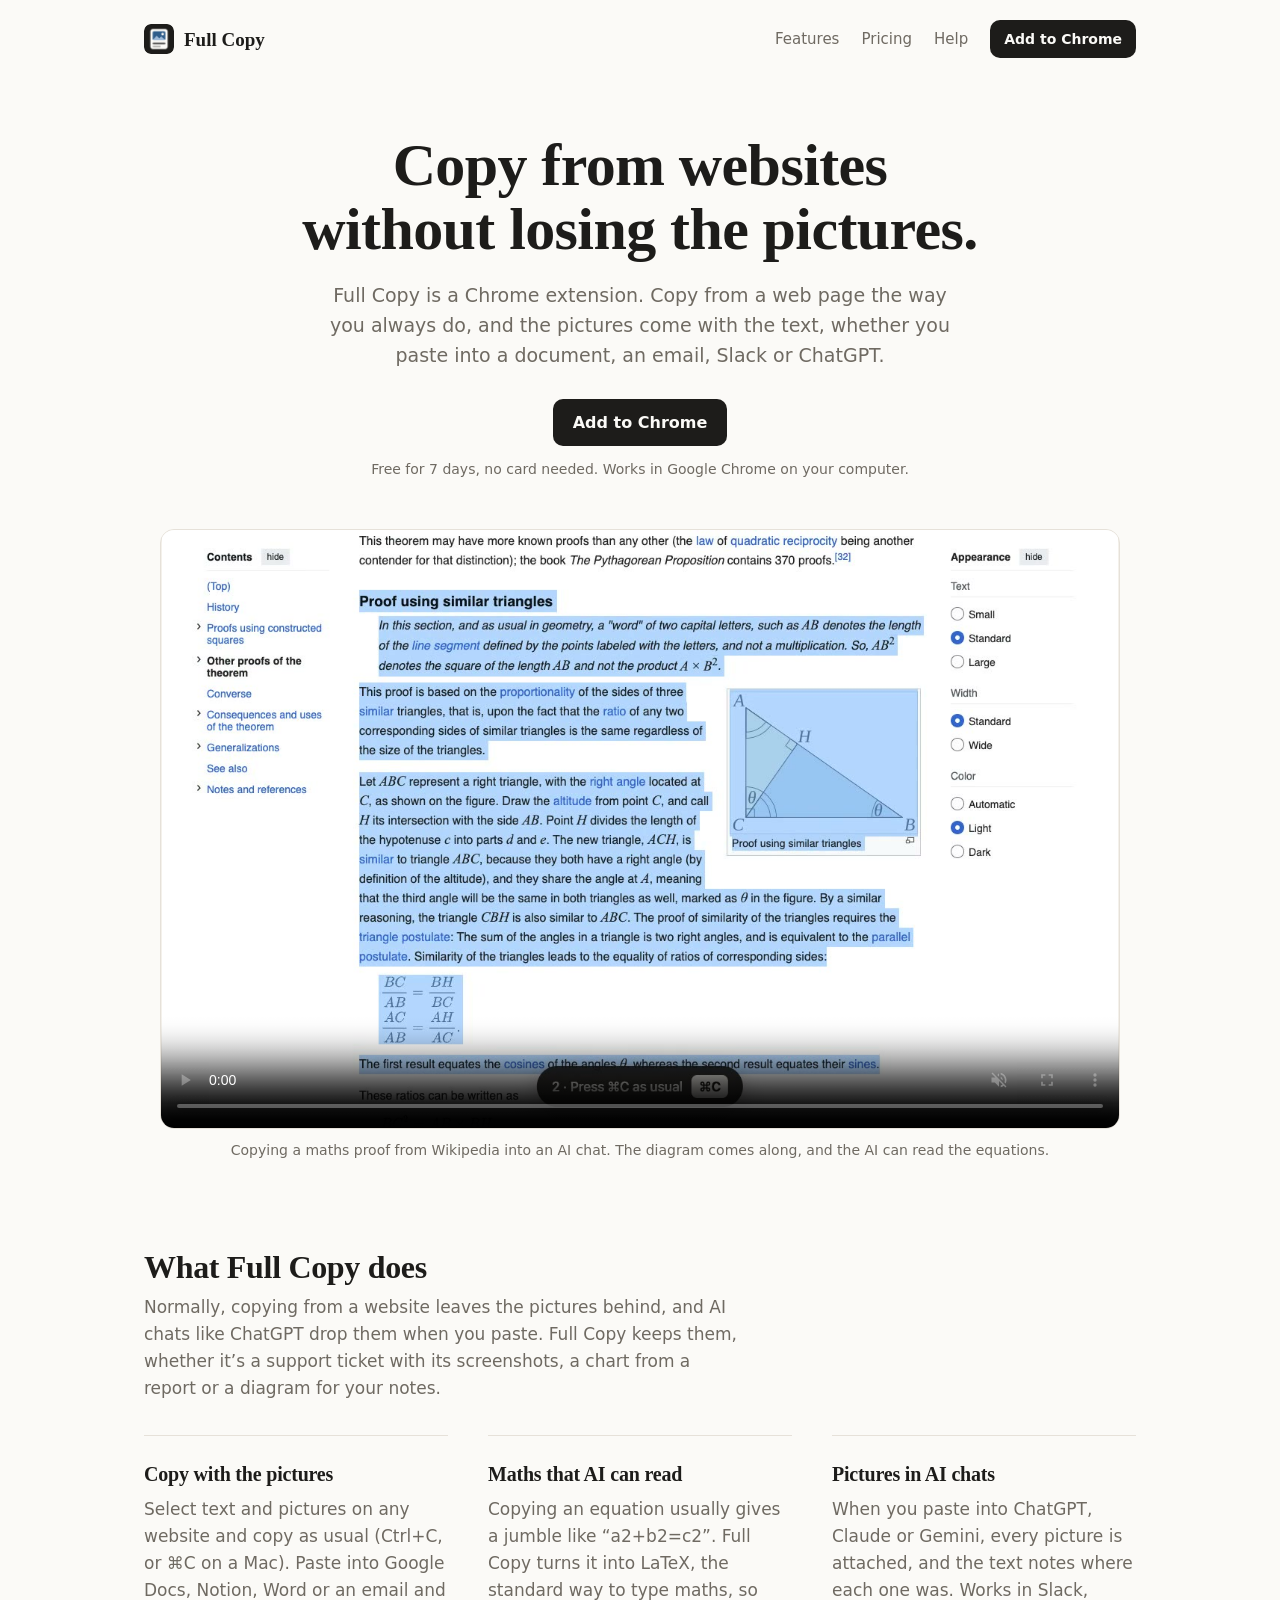
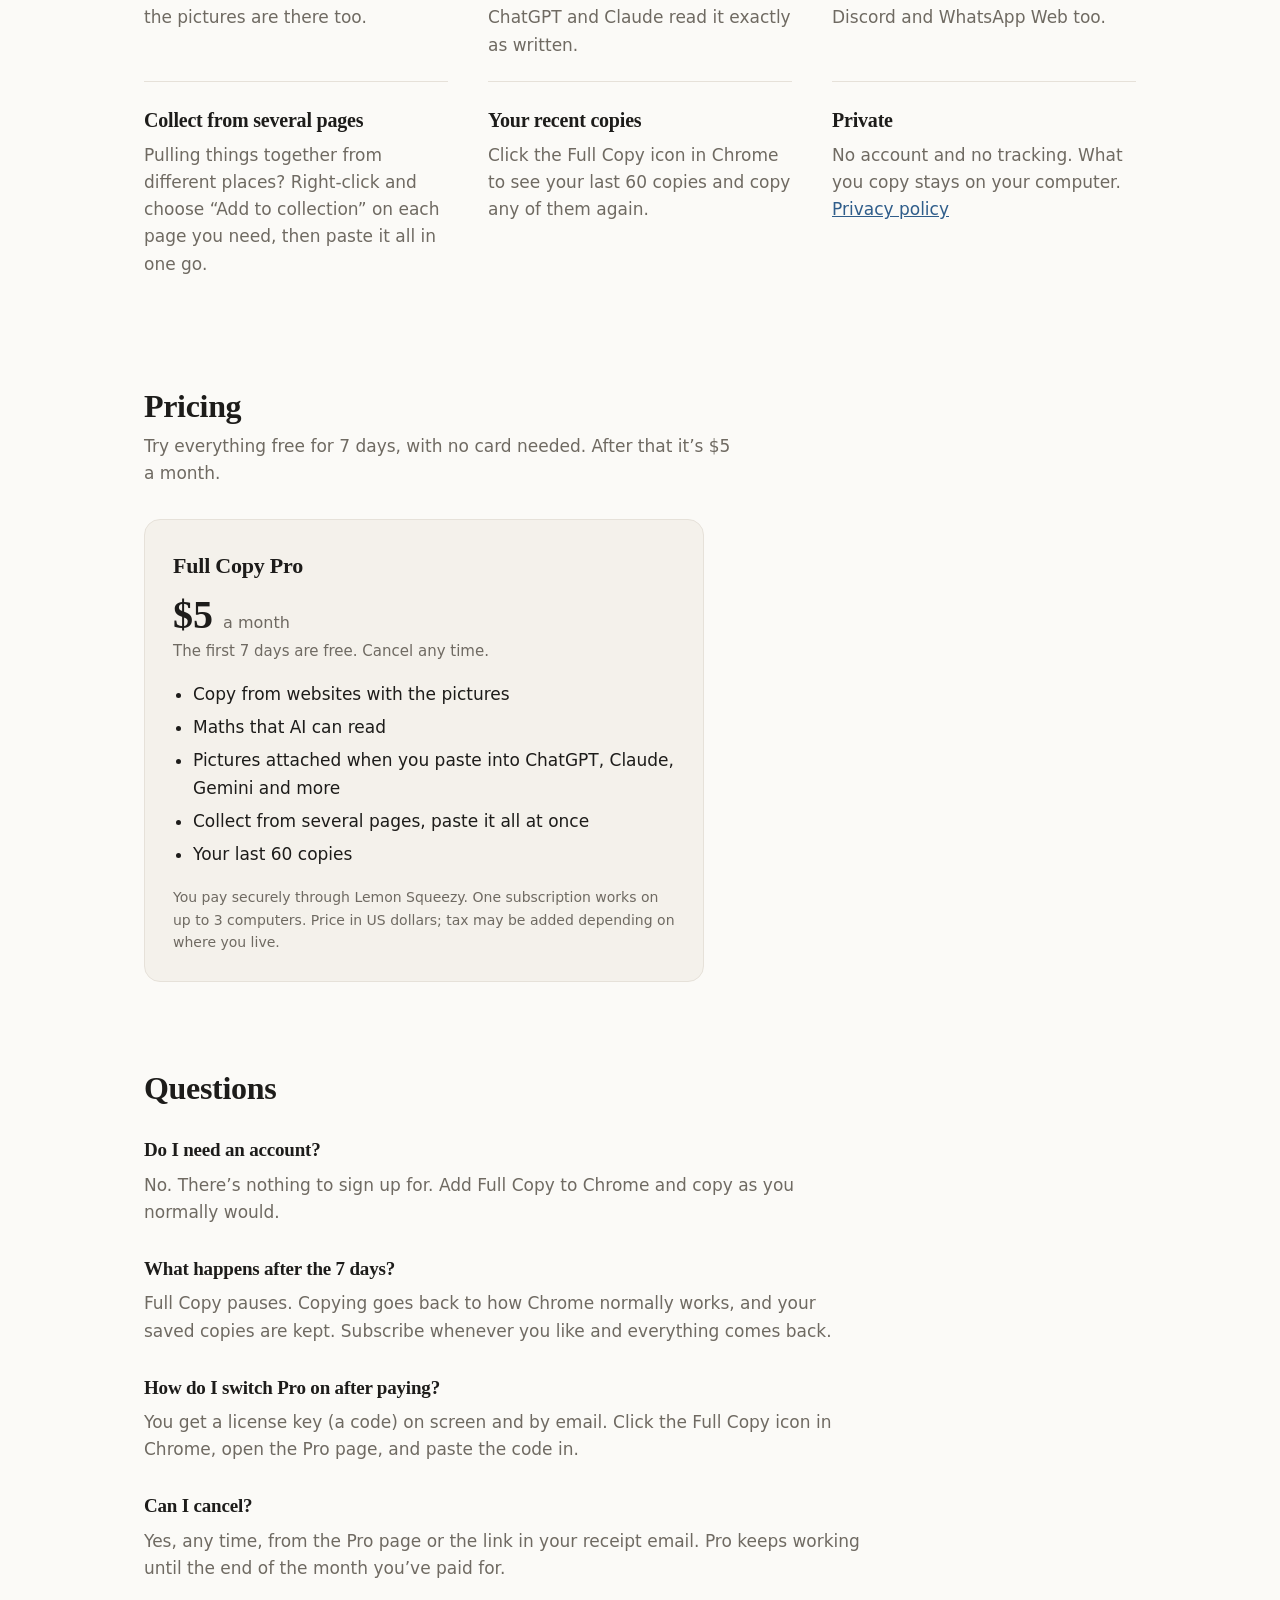
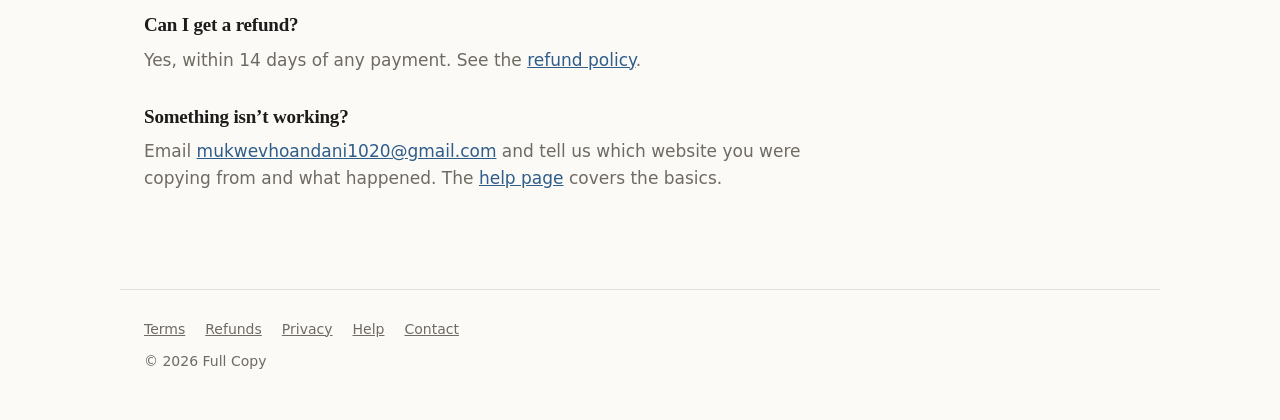
==== commit ad2b9f4c: "For anyone who copies from the web, not just students Co-Authored-By: Claude Opus 5.5 <noreply@anthr" ====
--- a/index.html
+++ b/index.html
@@ -4,7 +4,7 @@
   <meta charset="utf-8">
   <meta name="viewport" content="width=device-width, initial-scale=1">
   <title>Full Copy: copy from websites without losing the pictures</title>
-  <meta name="description" content="A Chrome extension for students. Copy from any website without losing the pictures or the maths, and paste into Google Docs, Notion or ChatGPT with everything intact.">
+  <meta name="description" content="A Chrome extension that copies from any website without losing the pictures. Paste into a document, an email, Slack or ChatGPT with everything intact.">
   <link rel="icon" href="favicon.png">
   <link rel="stylesheet" href="site.css">
 </head>
@@ -22,8 +22,8 @@
   <main>
     <div class="wrap hero">
       <h1>Copy from websites without losing the pictures.</h1>
-      <p class="lede">Full Copy is a Chrome extension for students. Copy from a web page the way you always do, and the
-        diagrams and maths come with the text, whether you paste into your notes or into ChatGPT.</p>
+      <p class="lede">Full Copy is a Chrome extension. Copy from a web page the way you always do, and the pictures come
+        with the text, whether you paste into a document, an email, Slack or ChatGPT.</p>
       <a class="button" href="https://chromewebstore.google.com/detail/jnndmofabhahemmmoddoddihhackbjdg">Add to Chrome</a>
       <p class="note">Free for 7 days, no card needed. Works in Google Chrome on your computer.</p>
 
@@ -35,8 +35,9 @@
 
     <section class="wrap" id="features">
       <h2 class="section-title">What Full Copy does</h2>
-      <p class="section-lede">Normally, copying from a website leaves the pictures behind and turns maths into a jumble, and
-        AI chats like ChatGPT drop pictures when you paste. Full Copy fixes both.</p>
+      <p class="section-lede">Normally, copying from a website leaves the pictures behind, and AI chats like ChatGPT drop
+        them when you paste. Full Copy keeps them, whether it’s a support ticket with its screenshots, a chart from a
+        report or a diagram for your notes.</p>
       <ul class="features">
         <li>
           <h3>Copy with the pictures</h3>
@@ -55,8 +56,8 @@
         </li>
         <li>
           <h3>Collect from several pages</h3>
-          <p>Working on an assignment? Right-click and choose “Add to collection” on each page you need, then paste it all
-            in one go.</p>
+          <p>Pulling things together from different places? Right-click and choose “Add to collection” on each page you
+            need, then paste it all in one go.</p>
         </li>
         <li>
           <h3>Your recent copies</h3>
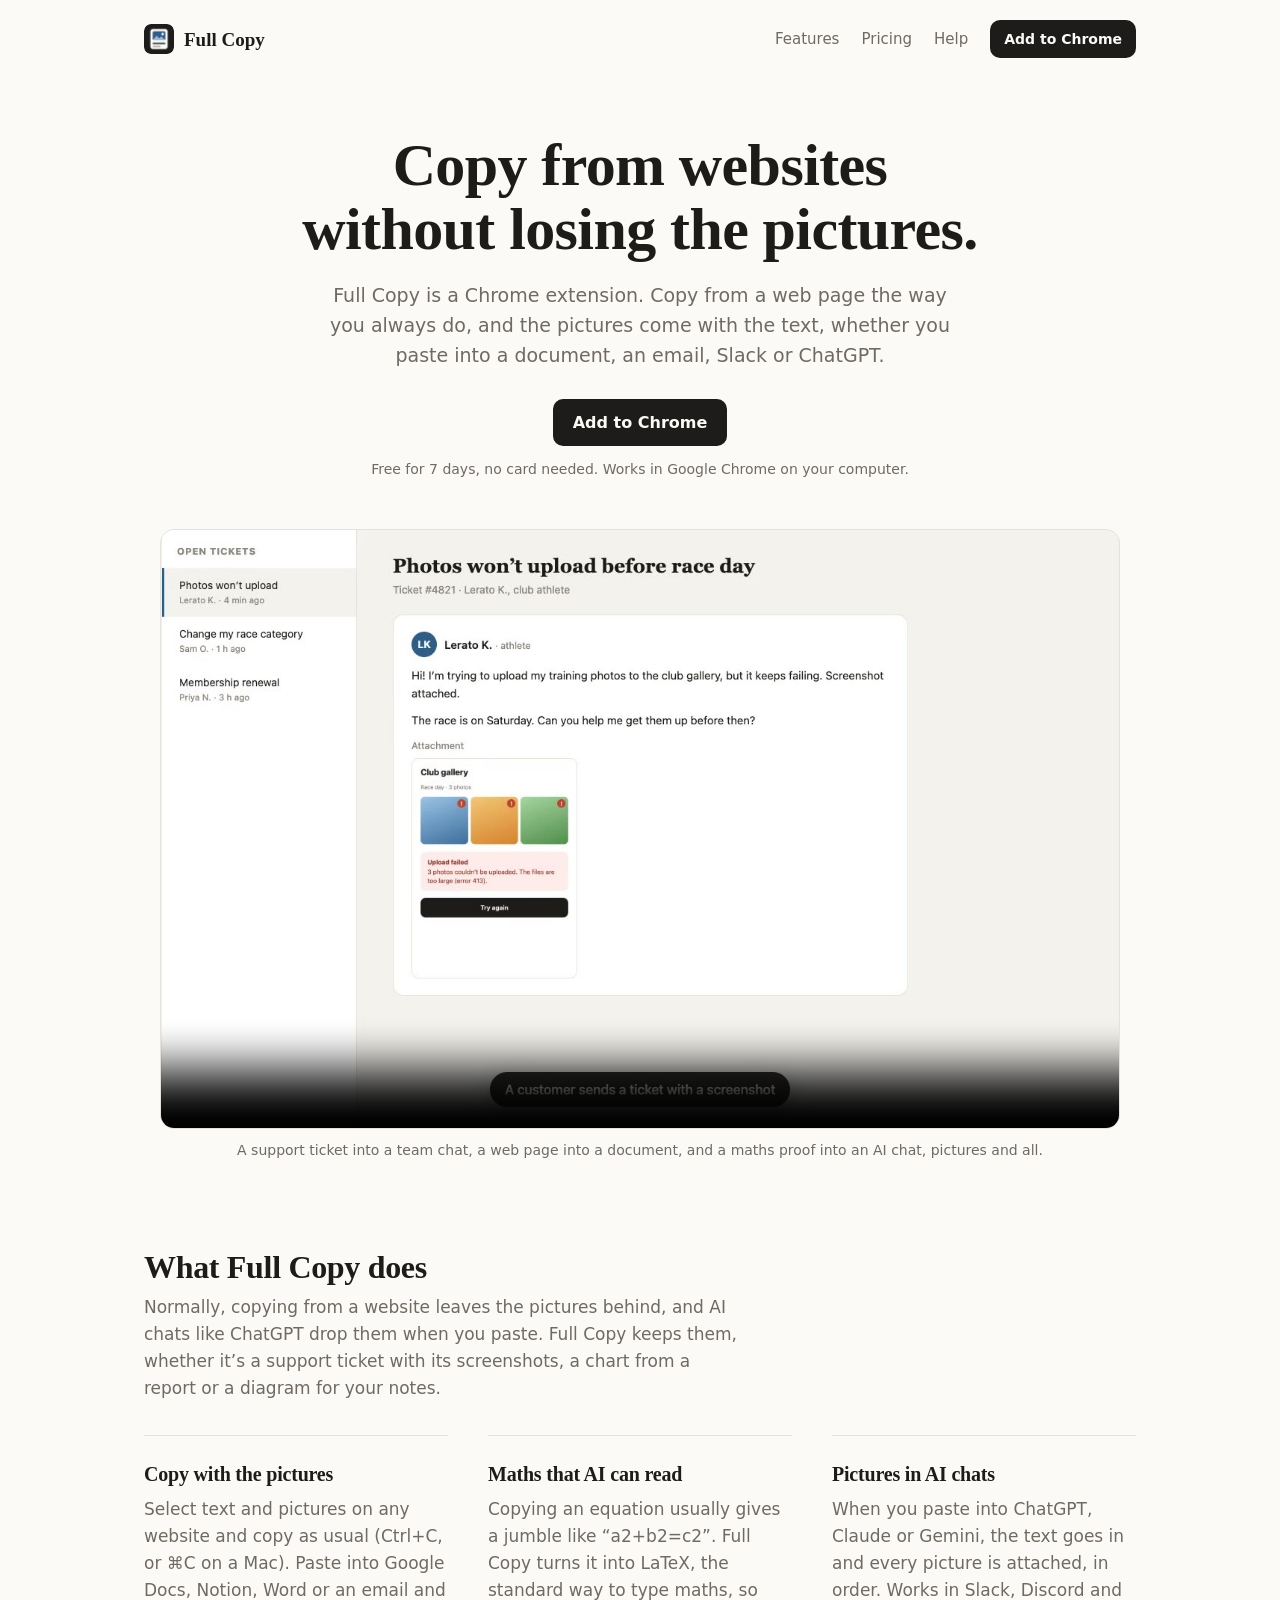
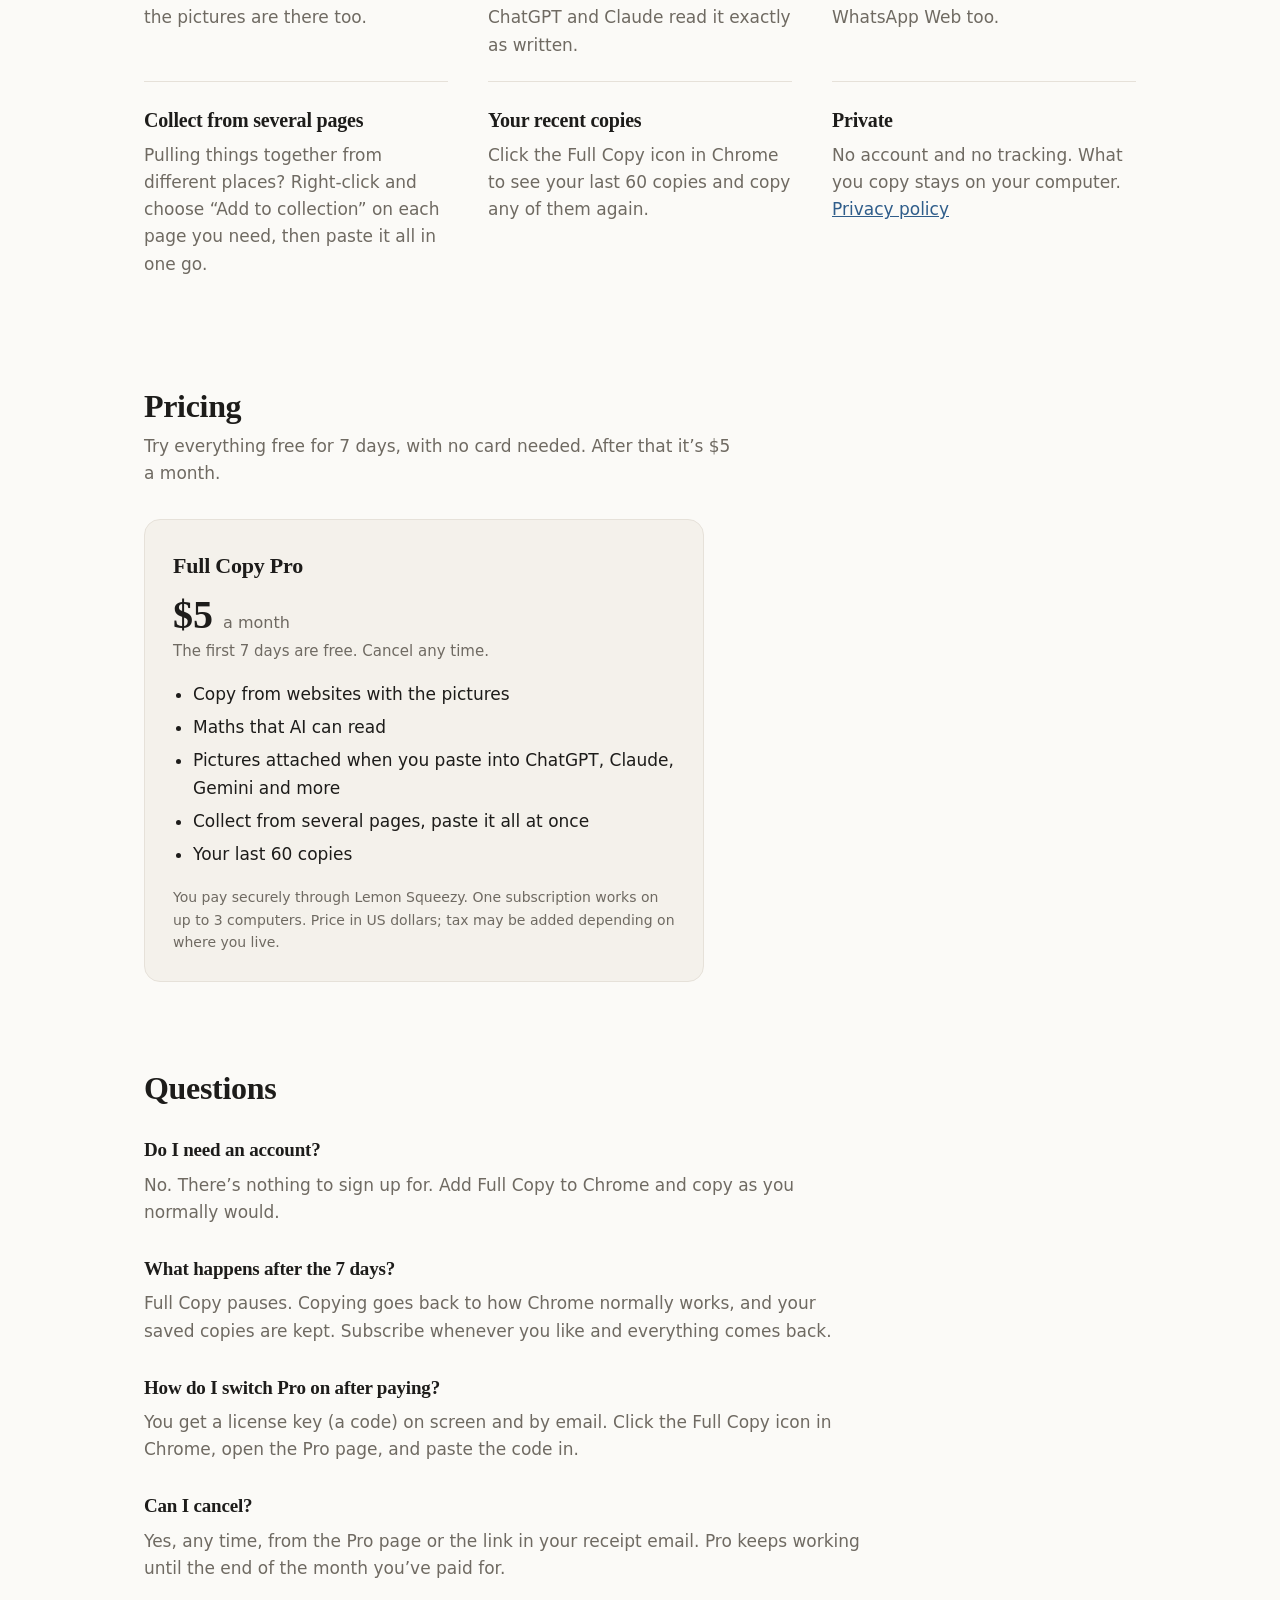
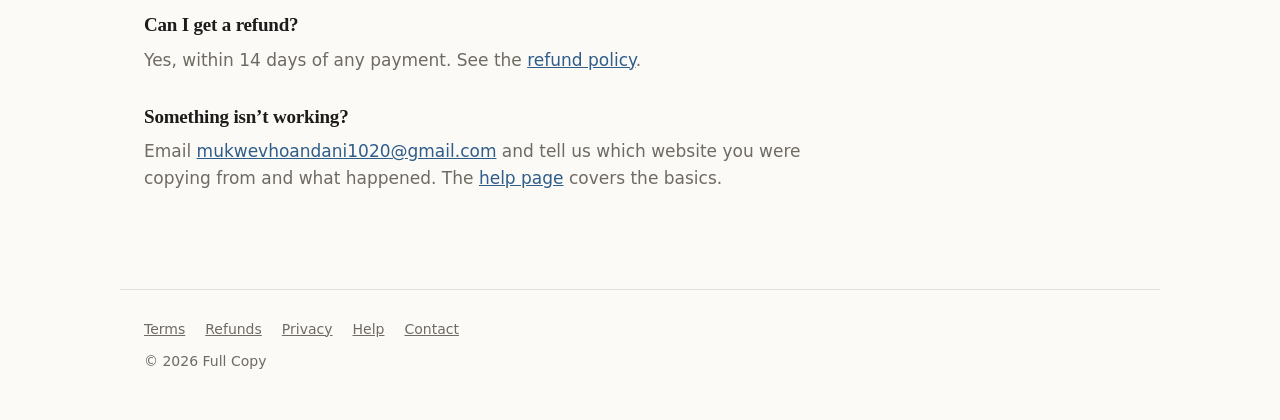
==== commit 3b85ebb0: "New demo video, and no image markers in chat pastes Co-Authored-By: Claude Opus 5.5 <noreply@anthrop" ====
--- a/index.html
+++ b/index.html
@@ -29,7 +29,7 @@
 
       <figure class="demo">
         <video src="demo.mp4" poster="demo-poster.jpg" width="1280" height="800" autoplay muted loop playsinline controls preload="metadata"></video>
-        <figcaption>Copying a maths proof from Wikipedia into an AI chat. The diagram comes along, and the AI can read the equations.</figcaption>
+        <figcaption>A support ticket into a team chat, a web page into a document, and a maths proof into an AI chat, pictures and all.</figcaption>
       </figure>
     </div>
 
@@ -51,8 +51,8 @@
         </li>
         <li>
           <h3>Pictures in AI chats</h3>
-          <p>When you paste into ChatGPT, Claude or Gemini, every picture is attached, and the text notes where each one
-            was. Works in Slack, Discord and WhatsApp Web too.</p>
+          <p>When you paste into ChatGPT, Claude or Gemini, the text goes in and every picture is attached, in order.
+            Works in Slack, Discord and WhatsApp Web too.</p>
         </li>
         <li>
           <h3>Collect from several pages</h3>
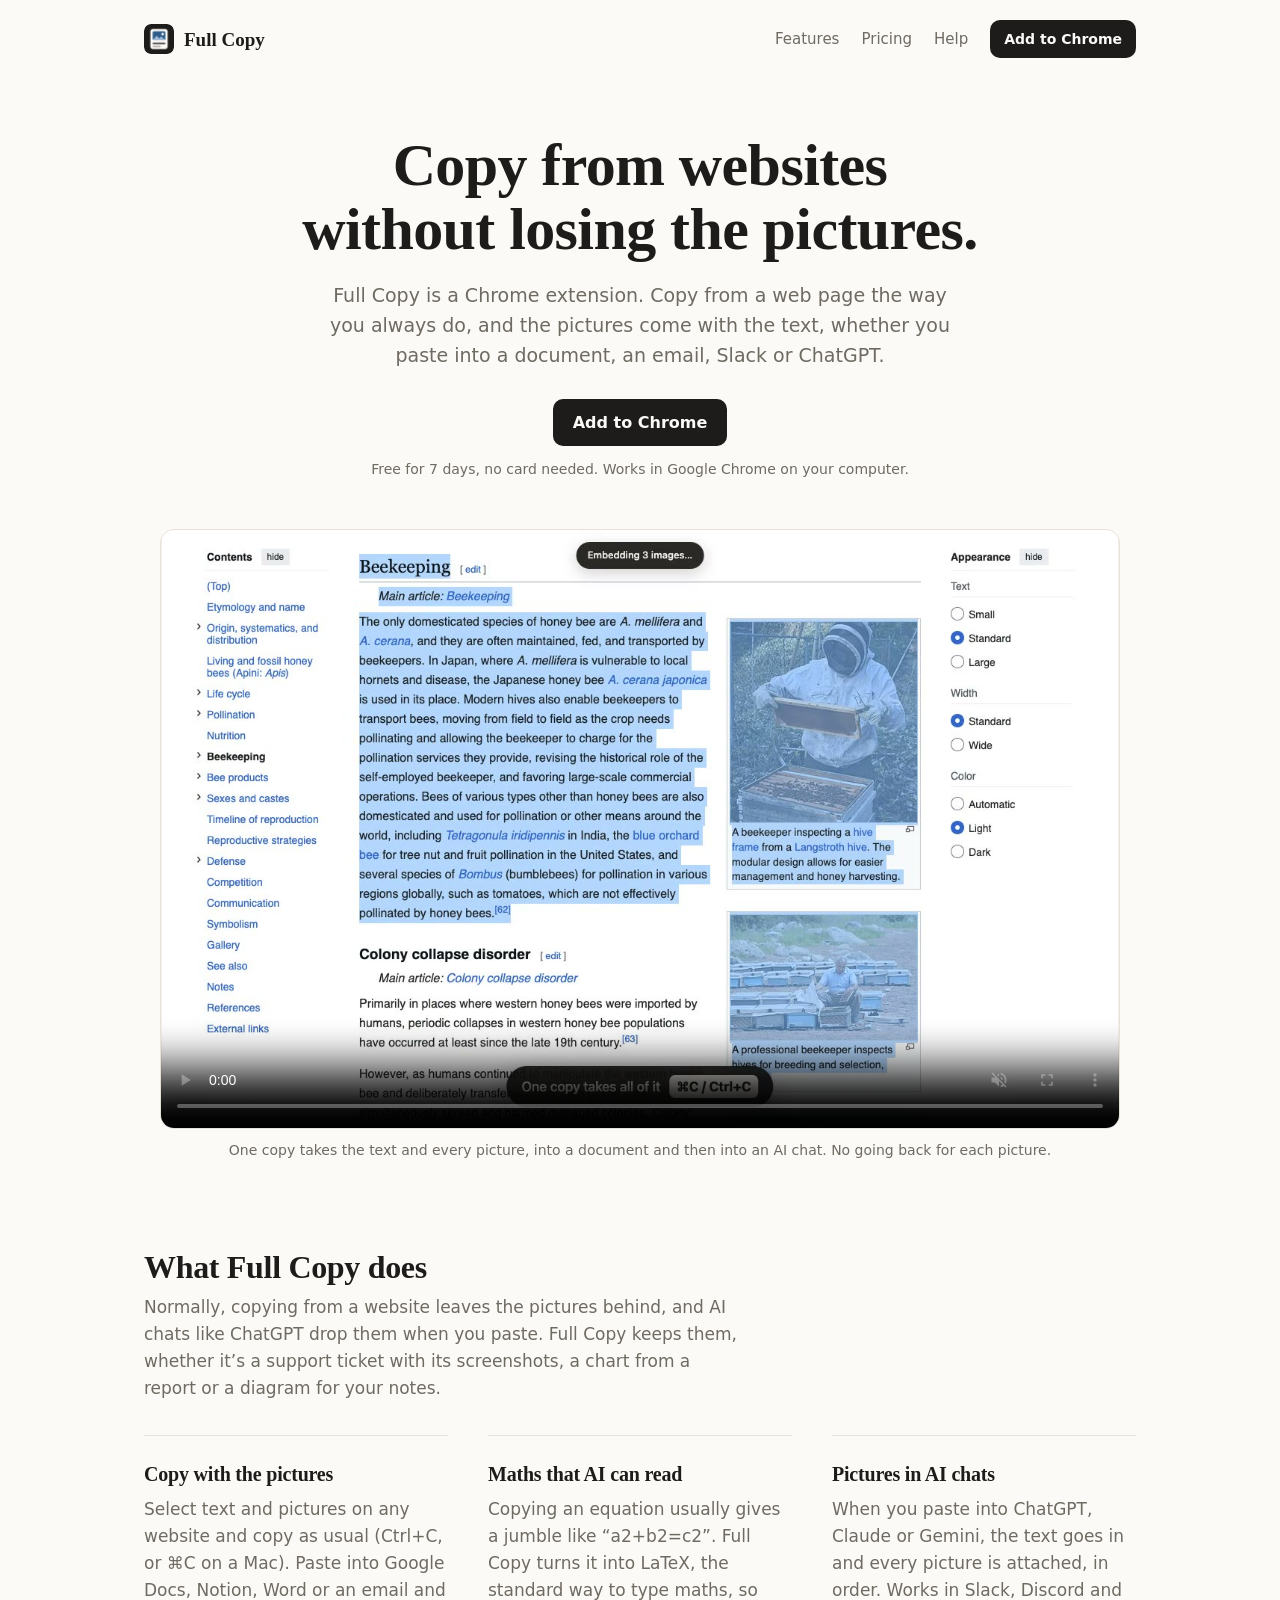
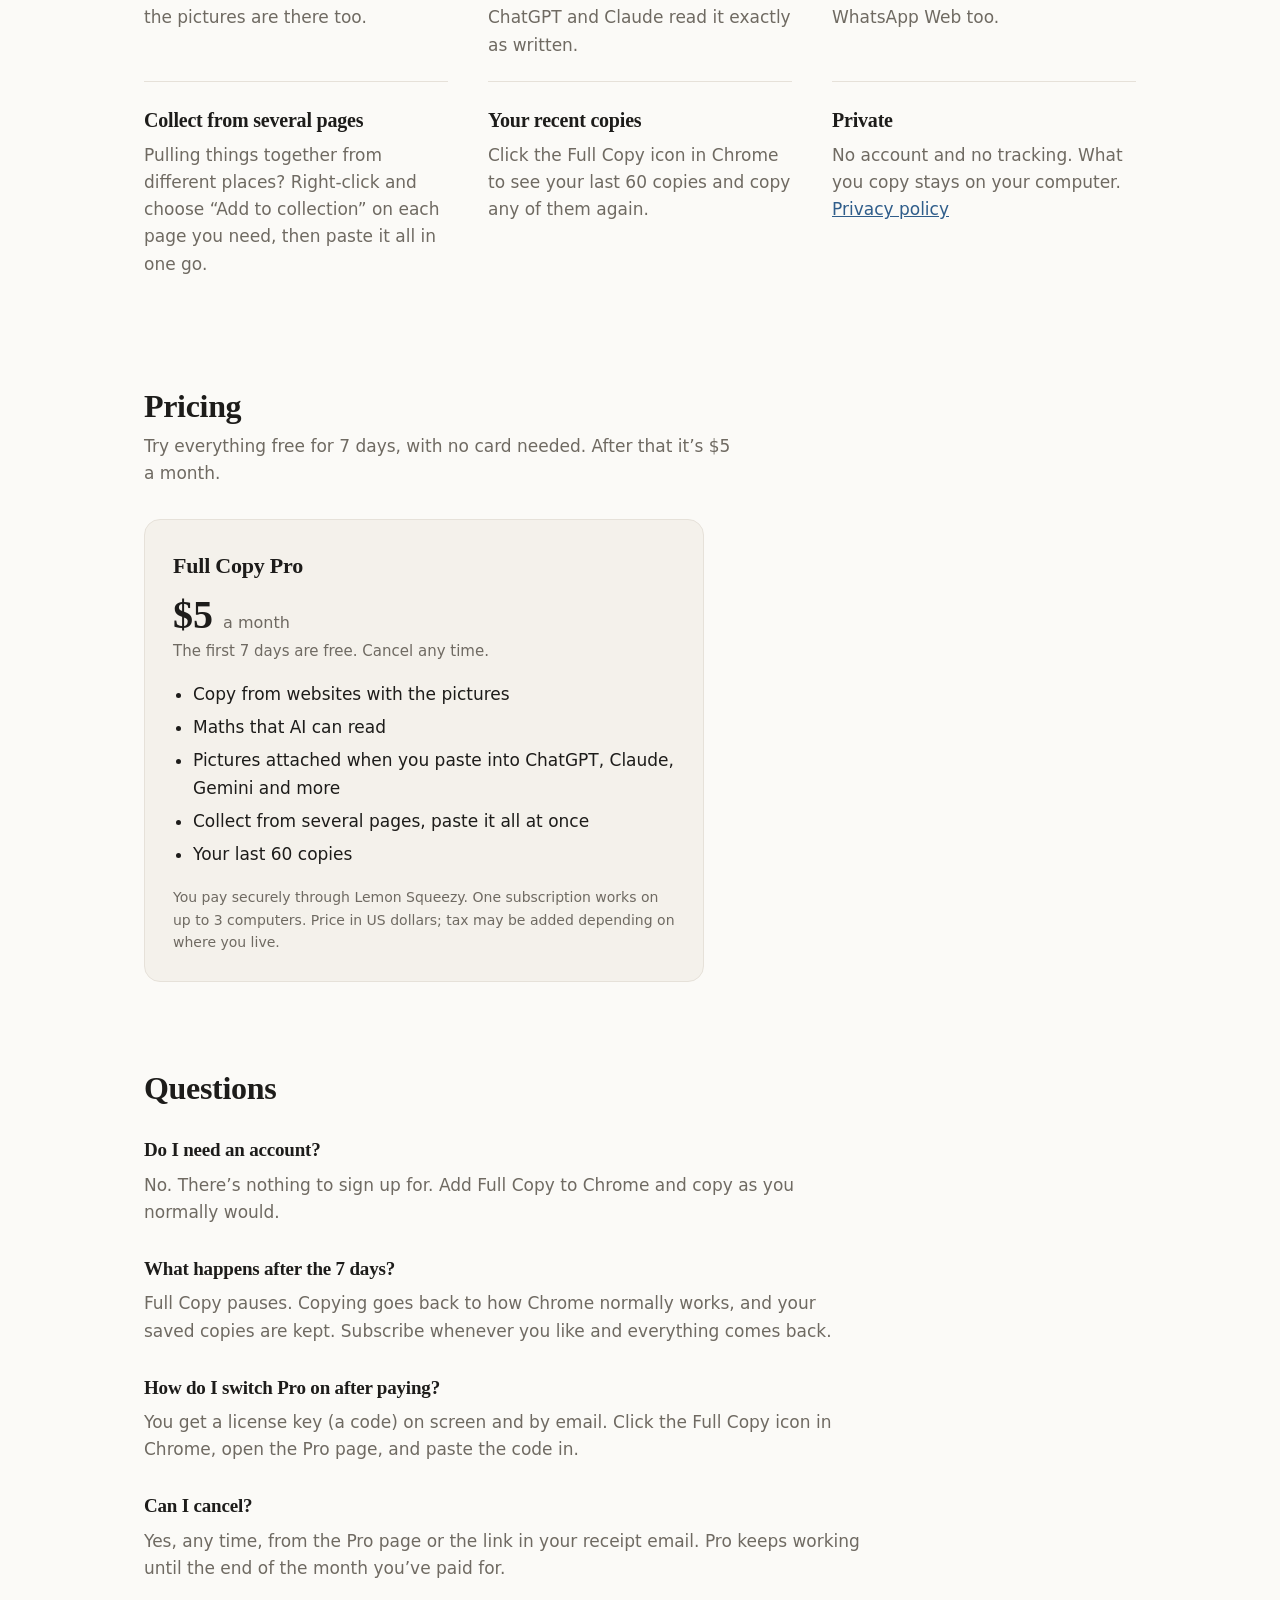
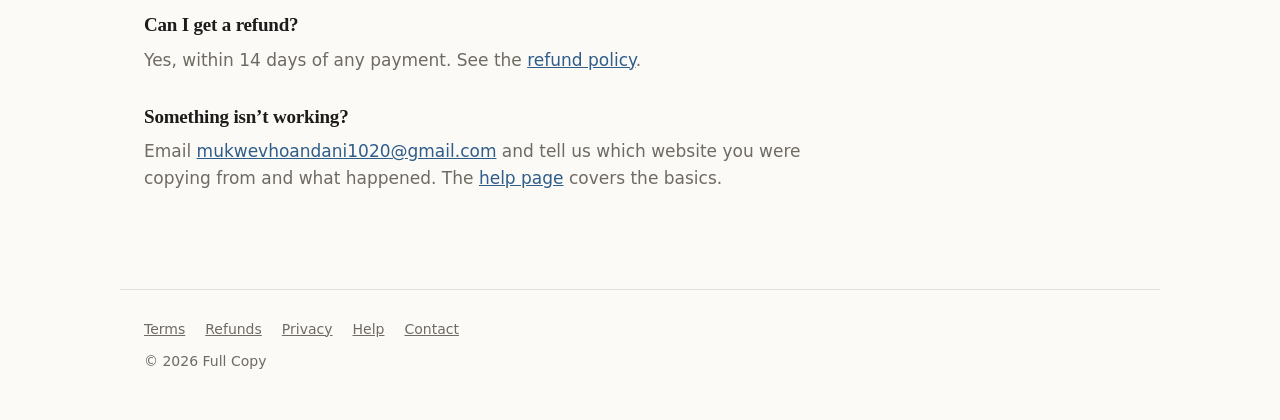
==== commit afc43a6c: "The one-copy demo video Co-Authored-By: Claude Opus 5.5 <noreply@anthropic.com>" ====
--- a/index.html
+++ b/index.html
@@ -29,7 +29,7 @@
 
       <figure class="demo">
         <video src="demo.mp4" poster="demo-poster.jpg" width="1280" height="800" autoplay muted loop playsinline controls preload="metadata"></video>
-        <figcaption>A support ticket into a team chat, a web page into a document, and a maths proof into an AI chat, pictures and all.</figcaption>
+        <figcaption>One copy takes the text and every picture, into a document and then into an AI chat. No going back for each picture.</figcaption>
       </figure>
     </div>
 
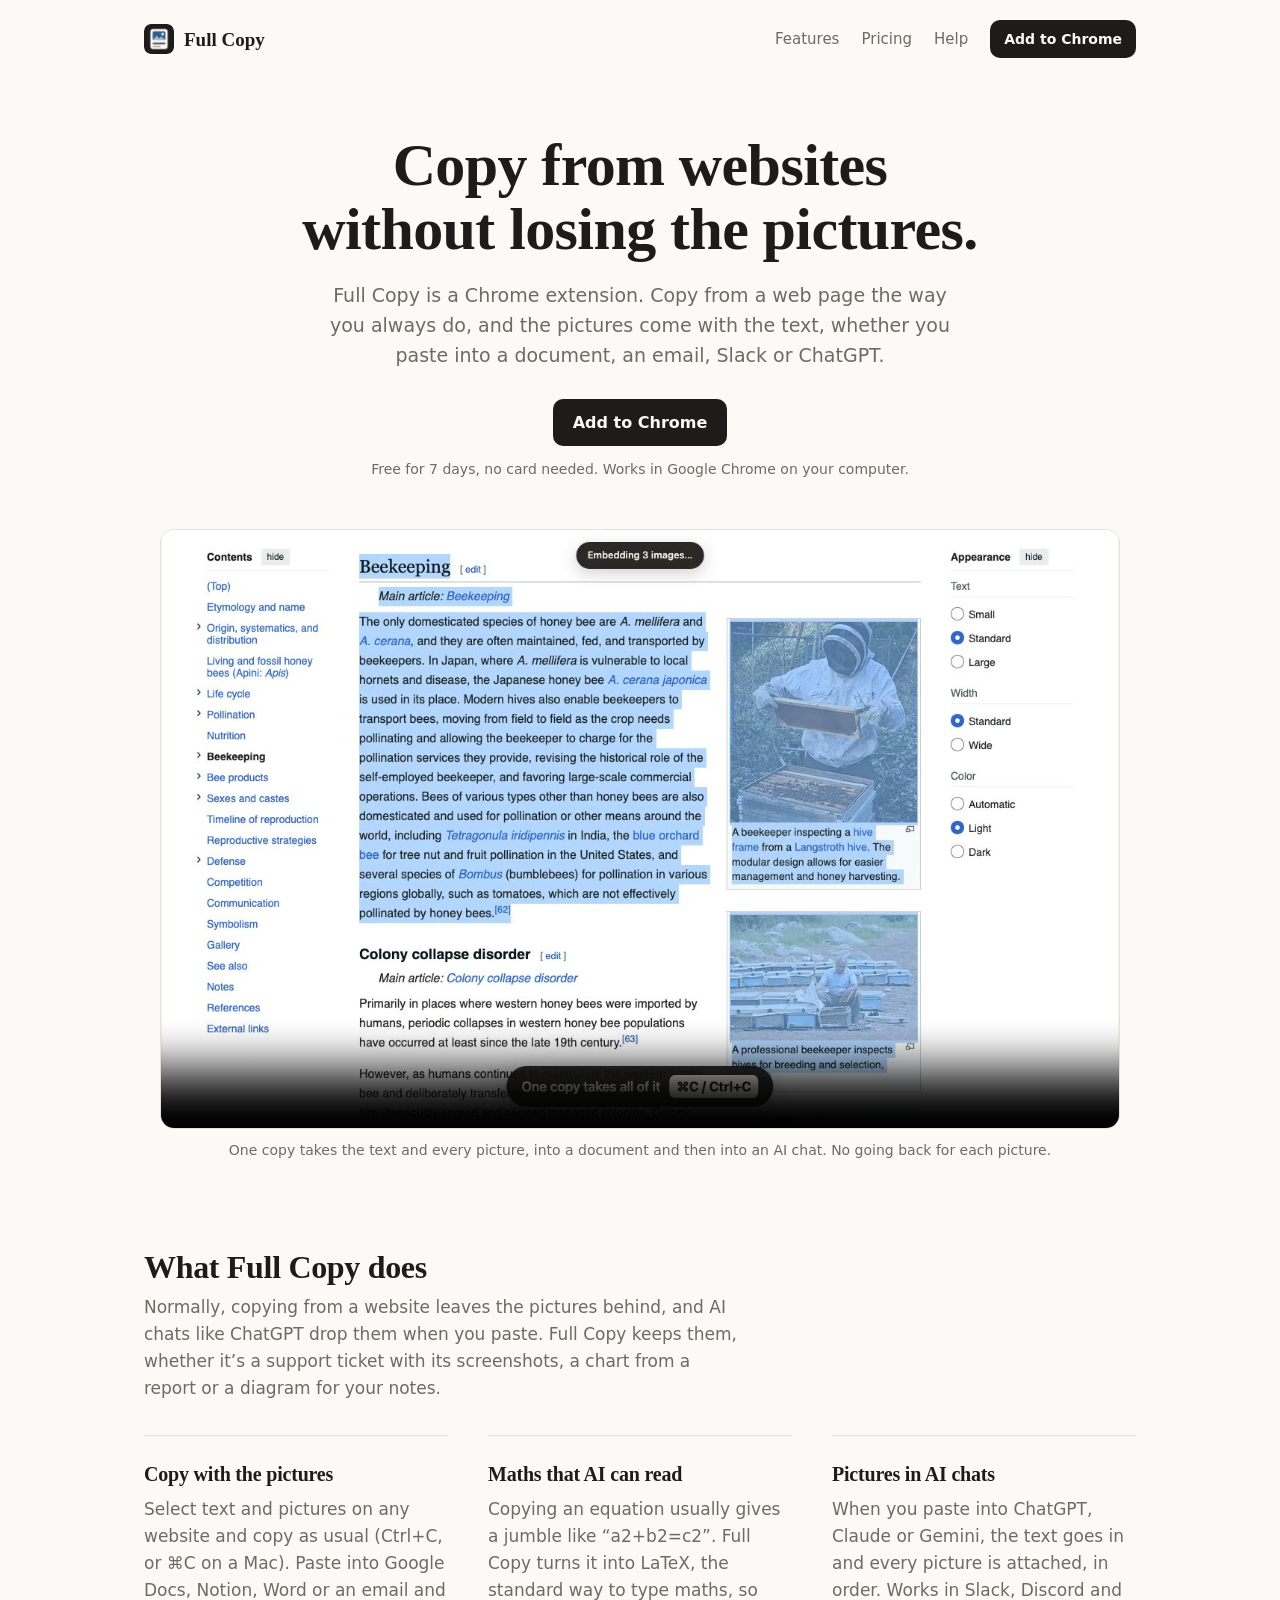
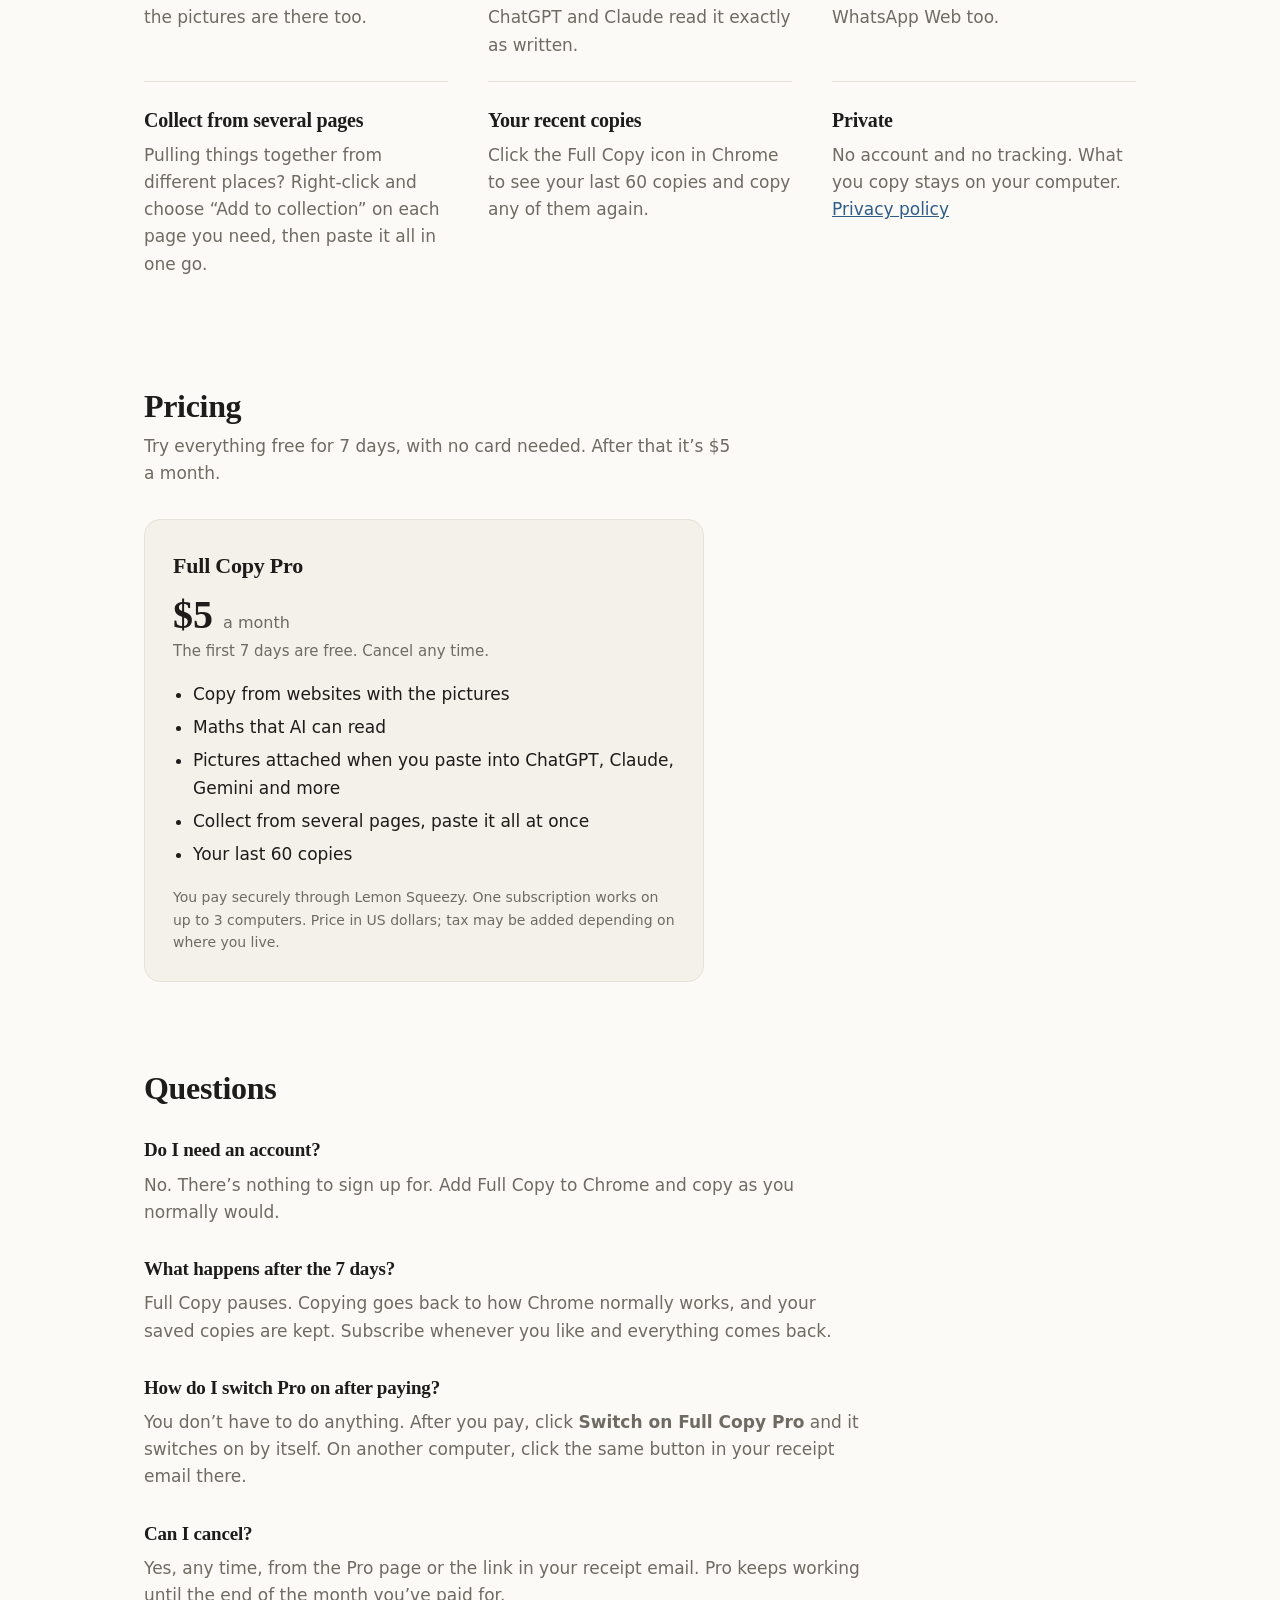
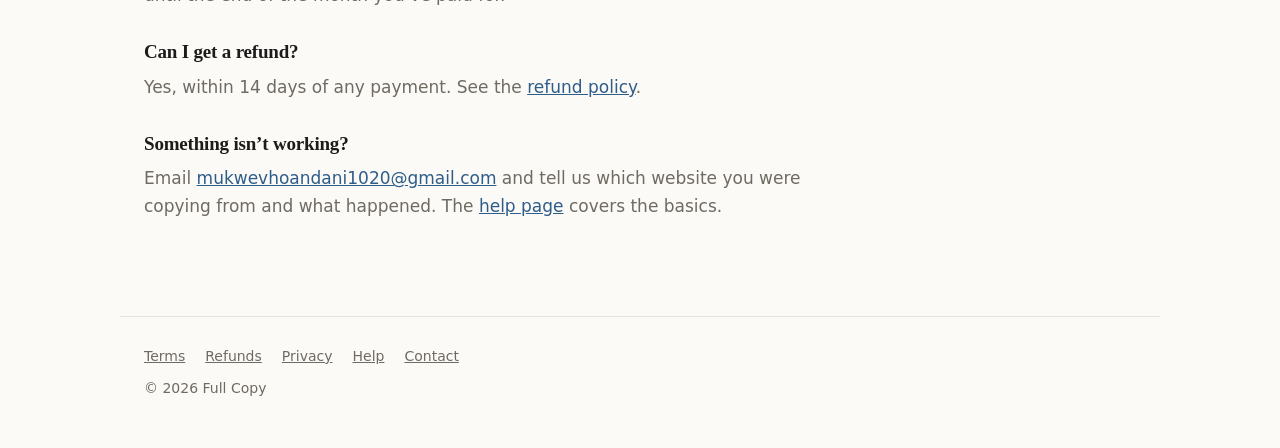
==== commit dc10c399: "Activation page: Pro switches on by itself after checkout" ====
--- a/index.html
+++ b/index.html
@@ -99,8 +99,8 @@
       <p>Full Copy pauses. Copying goes back to how Chrome normally works, and your saved copies are kept. Subscribe
         whenever you like and everything comes back.</p>
       <h3>How do I switch Pro on after paying?</h3>
-      <p>You get a license key (a code) on screen and by email. Click the Full Copy icon in Chrome, open the Pro page,
-        and paste the code in.</p>
+      <p>You don’t have to do anything. After you pay, click <b>Switch on Full Copy Pro</b> and it switches on by itself.
+        On another computer, click the same button in your receipt email there.</p>
       <h3>Can I cancel?</h3>
       <p>Yes, any time, from the Pro page or the link in your receipt email. Pro keeps working until the end of the month
         you’ve paid for.</p>
--- a/site.css
+++ b/site.css
@@ -362,3 +362,42 @@
     padding-top: 64px;
   }
 }
+
+/* Switching Pro on after checkout */
+
+.activate {
+  max-width: 640px;
+  min-height: 46vh;
+  padding-top: 72px;
+}
+
+.activate h1 {
+  margin: 0 0 12px;
+  font-size: clamp(30px, 5vw, 40px);
+  line-height: 1.12;
+  text-wrap: balance;
+}
+
+.activate p,
+.activate li {
+  color: var(--muted);
+}
+
+.activate ul {
+  padding-left: 20px;
+}
+
+.activate li + li {
+  margin-top: 6px;
+}
+
+.activate .aside {
+  margin-top: 24px;
+  padding-top: 20px;
+  border-top: 1px solid var(--hairline);
+  font-size: 15px;
+}
+
+.activate .button {
+  margin-top: 8px;
+}
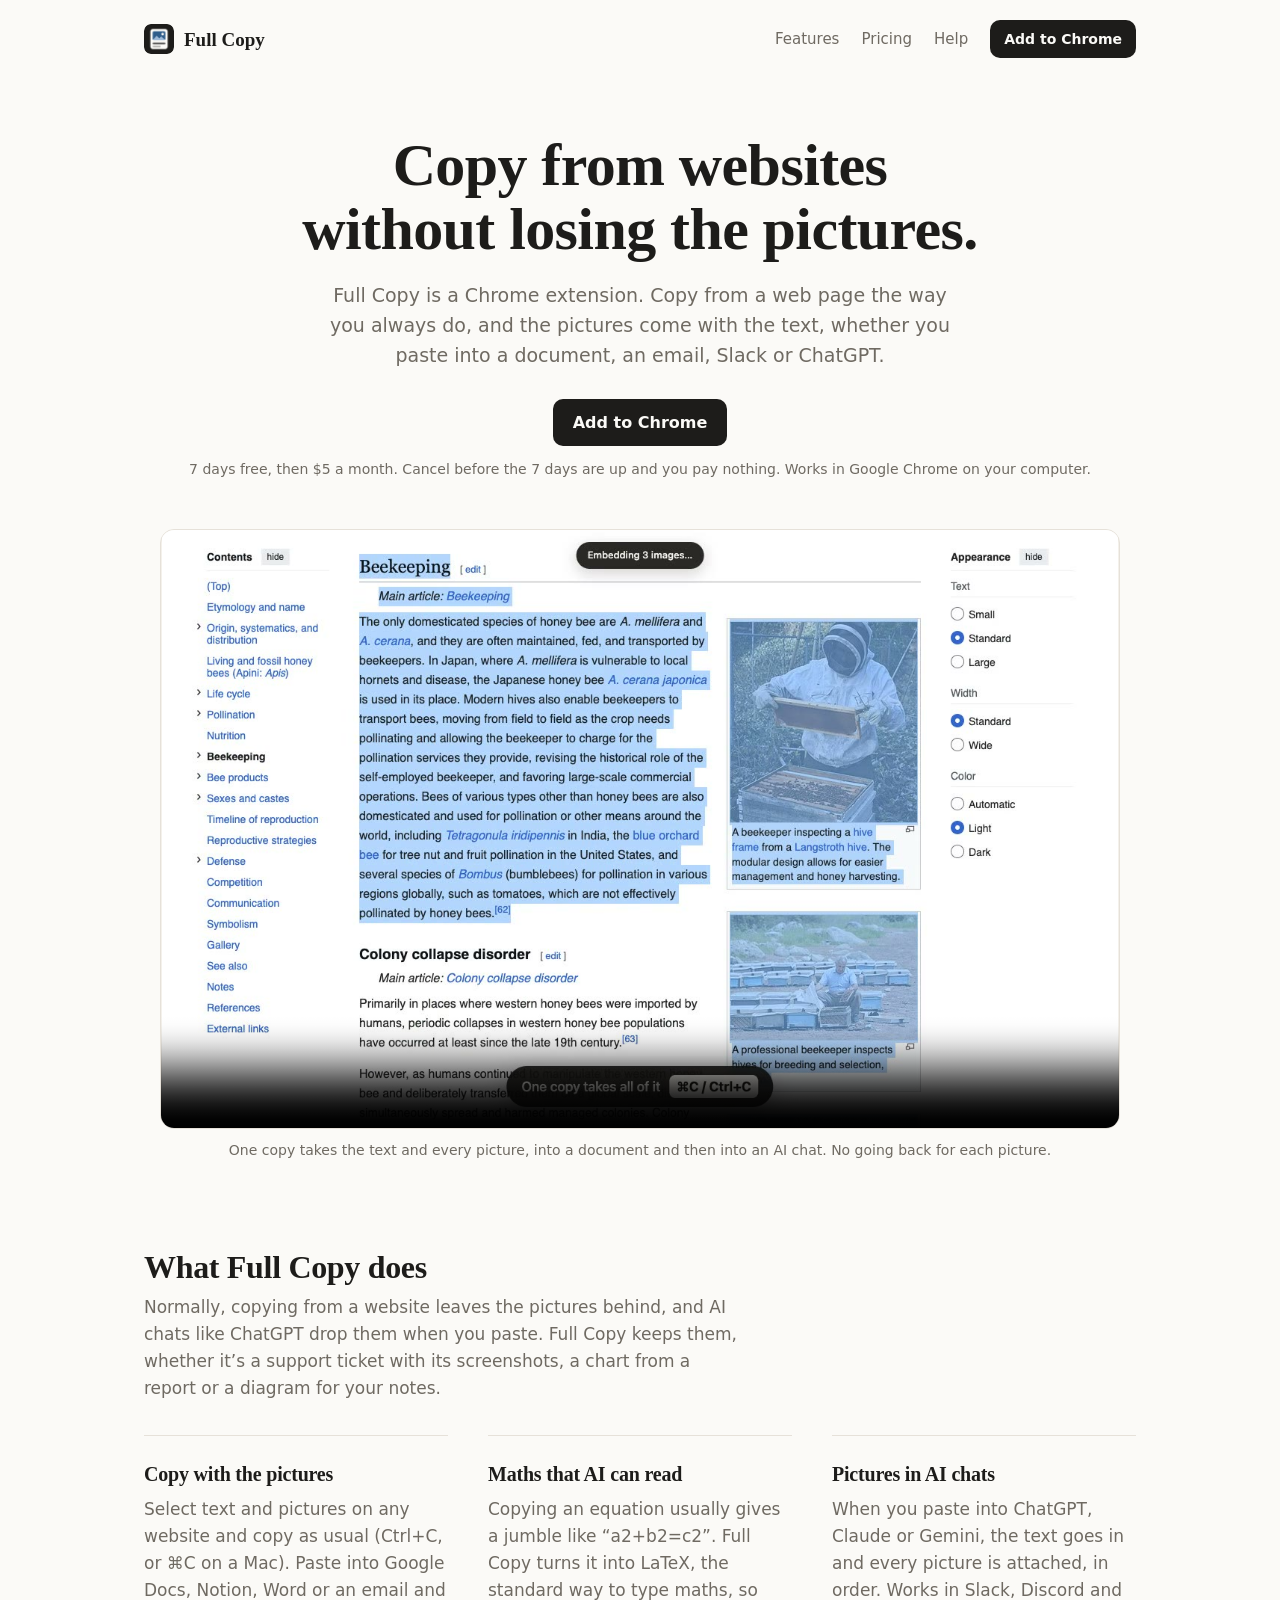
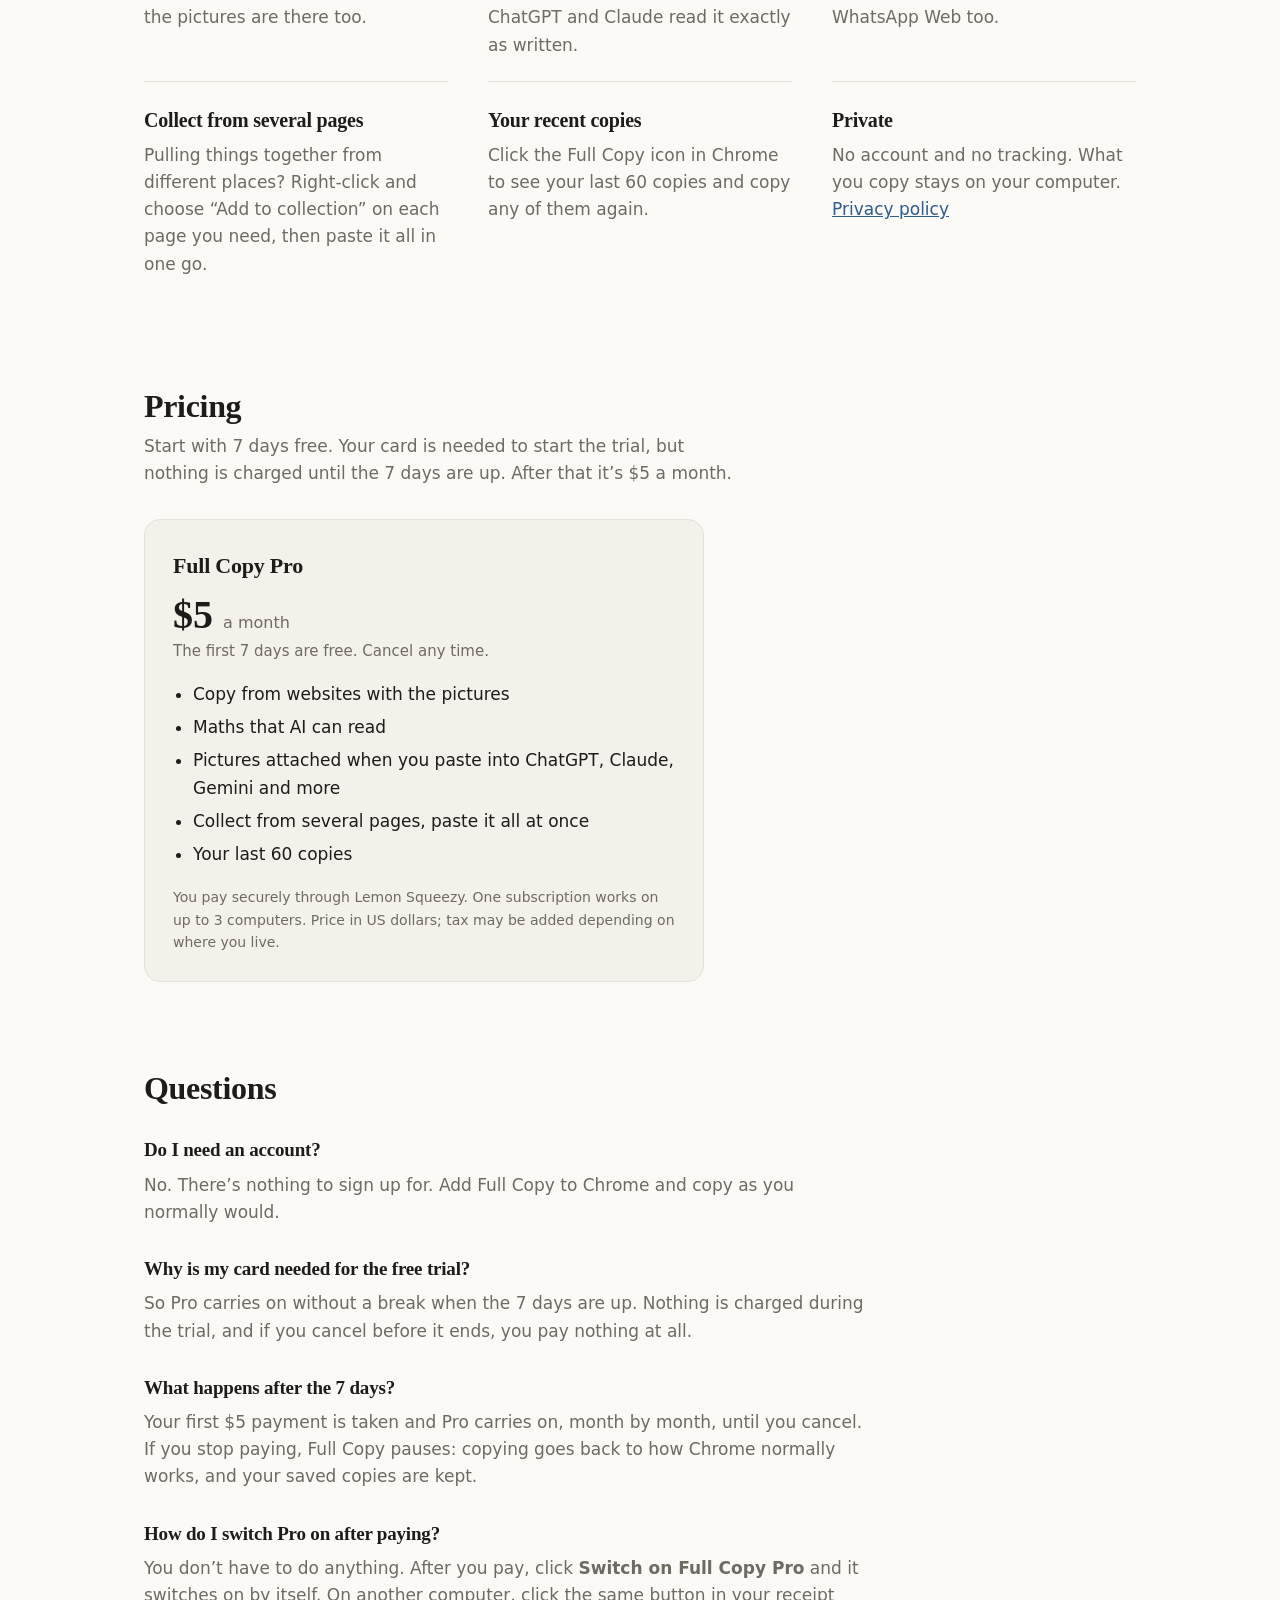
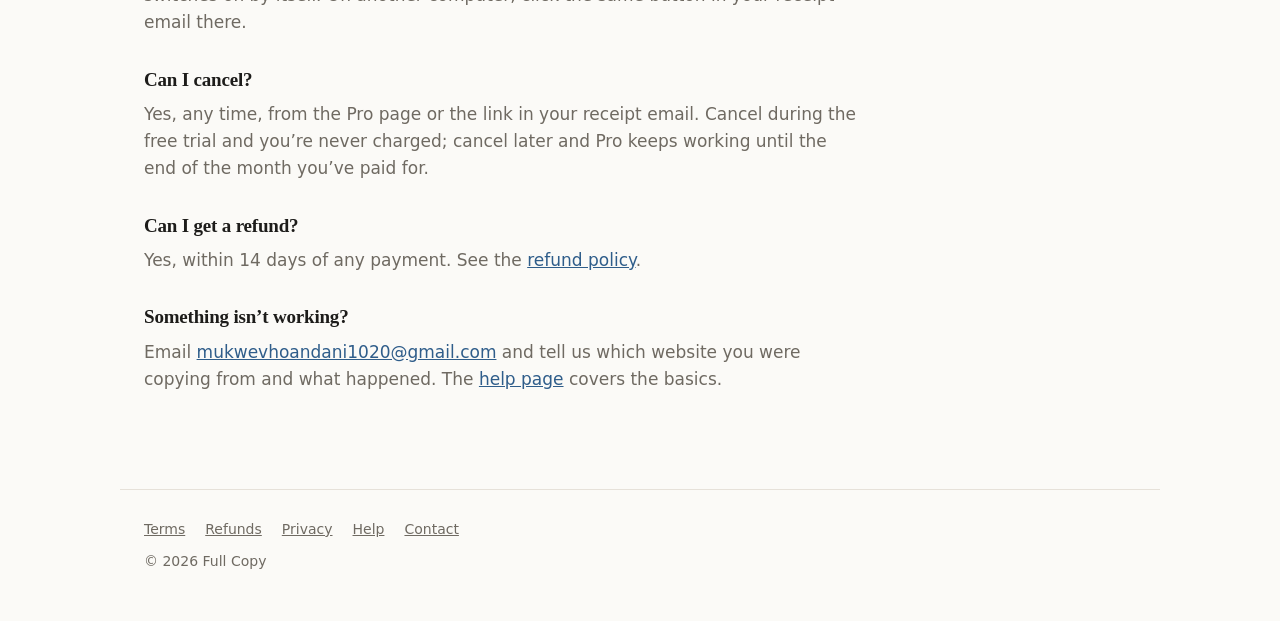
==== commit d799507d: "Free trial starts at checkout: card needed, nothing charged for 7 days" ====
--- a/index.html
+++ b/index.html
@@ -25,7 +25,7 @@
       <p class="lede">Full Copy is a Chrome extension. Copy from a web page the way you always do, and the pictures come
         with the text, whether you paste into a document, an email, Slack or ChatGPT.</p>
       <a class="button" href="https://chromewebstore.google.com/detail/jnndmofabhahemmmoddoddihhackbjdg">Add to Chrome</a>
-      <p class="note">Free for 7 days, no card needed. Works in Google Chrome on your computer.</p>
+      <p class="note">7 days free, then $5 a month. Cancel before the 7 days are up and you pay nothing. Works in Google Chrome on your computer.</p>
 
       <figure class="demo">
         <video src="demo.mp4" poster="demo-poster.jpg" width="1280" height="800" autoplay muted loop playsinline controls preload="metadata"></video>
@@ -72,7 +72,8 @@
 
     <section class="wrap" id="pricing">
       <h2 class="section-title">Pricing</h2>
-      <p class="section-lede">Try everything free for 7 days, with no card needed. After that it’s $5 a month.</p>
+      <p class="section-lede">Start with 7 days free. Your card is needed to start the trial, but nothing is charged until the
+        7 days are up. After that it’s $5 a month.</p>
       <div class="plans single">
         <article class="plan pro">
           <h3>Full Copy Pro</h3>
@@ -95,15 +96,18 @@
       <h2 class="section-title">Questions</h2>
       <h3>Do I need an account?</h3>
       <p>No. There’s nothing to sign up for. Add Full Copy to Chrome and copy as you normally would.</p>
+      <h3>Why is my card needed for the free trial?</h3>
+      <p>So Pro carries on without a break when the 7 days are up. Nothing is charged during the trial, and if you cancel
+        before it ends, you pay nothing at all.</p>
       <h3>What happens after the 7 days?</h3>
-      <p>Full Copy pauses. Copying goes back to how Chrome normally works, and your saved copies are kept. Subscribe
-        whenever you like and everything comes back.</p>
+      <p>Your first $5 payment is taken and Pro carries on, month by month, until you cancel. If you stop paying, Full Copy
+        pauses: copying goes back to how Chrome normally works, and your saved copies are kept.</p>
       <h3>How do I switch Pro on after paying?</h3>
       <p>You don’t have to do anything. After you pay, click <b>Switch on Full Copy Pro</b> and it switches on by itself.
         On another computer, click the same button in your receipt email there.</p>
       <h3>Can I cancel?</h3>
-      <p>Yes, any time, from the Pro page or the link in your receipt email. Pro keeps working until the end of the month
-        you’ve paid for.</p>
+      <p>Yes, any time, from the Pro page or the link in your receipt email. Cancel during the free trial and you’re never
+        charged; cancel later and Pro keeps working until the end of the month you’ve paid for.</p>
       <h3>Can I get a refund?</h3>
       <p>Yes, within 14 days of any payment. See the <a href="refunds.html">refund policy</a>.</p>
       <h3>Something isn’t working?</h3>
